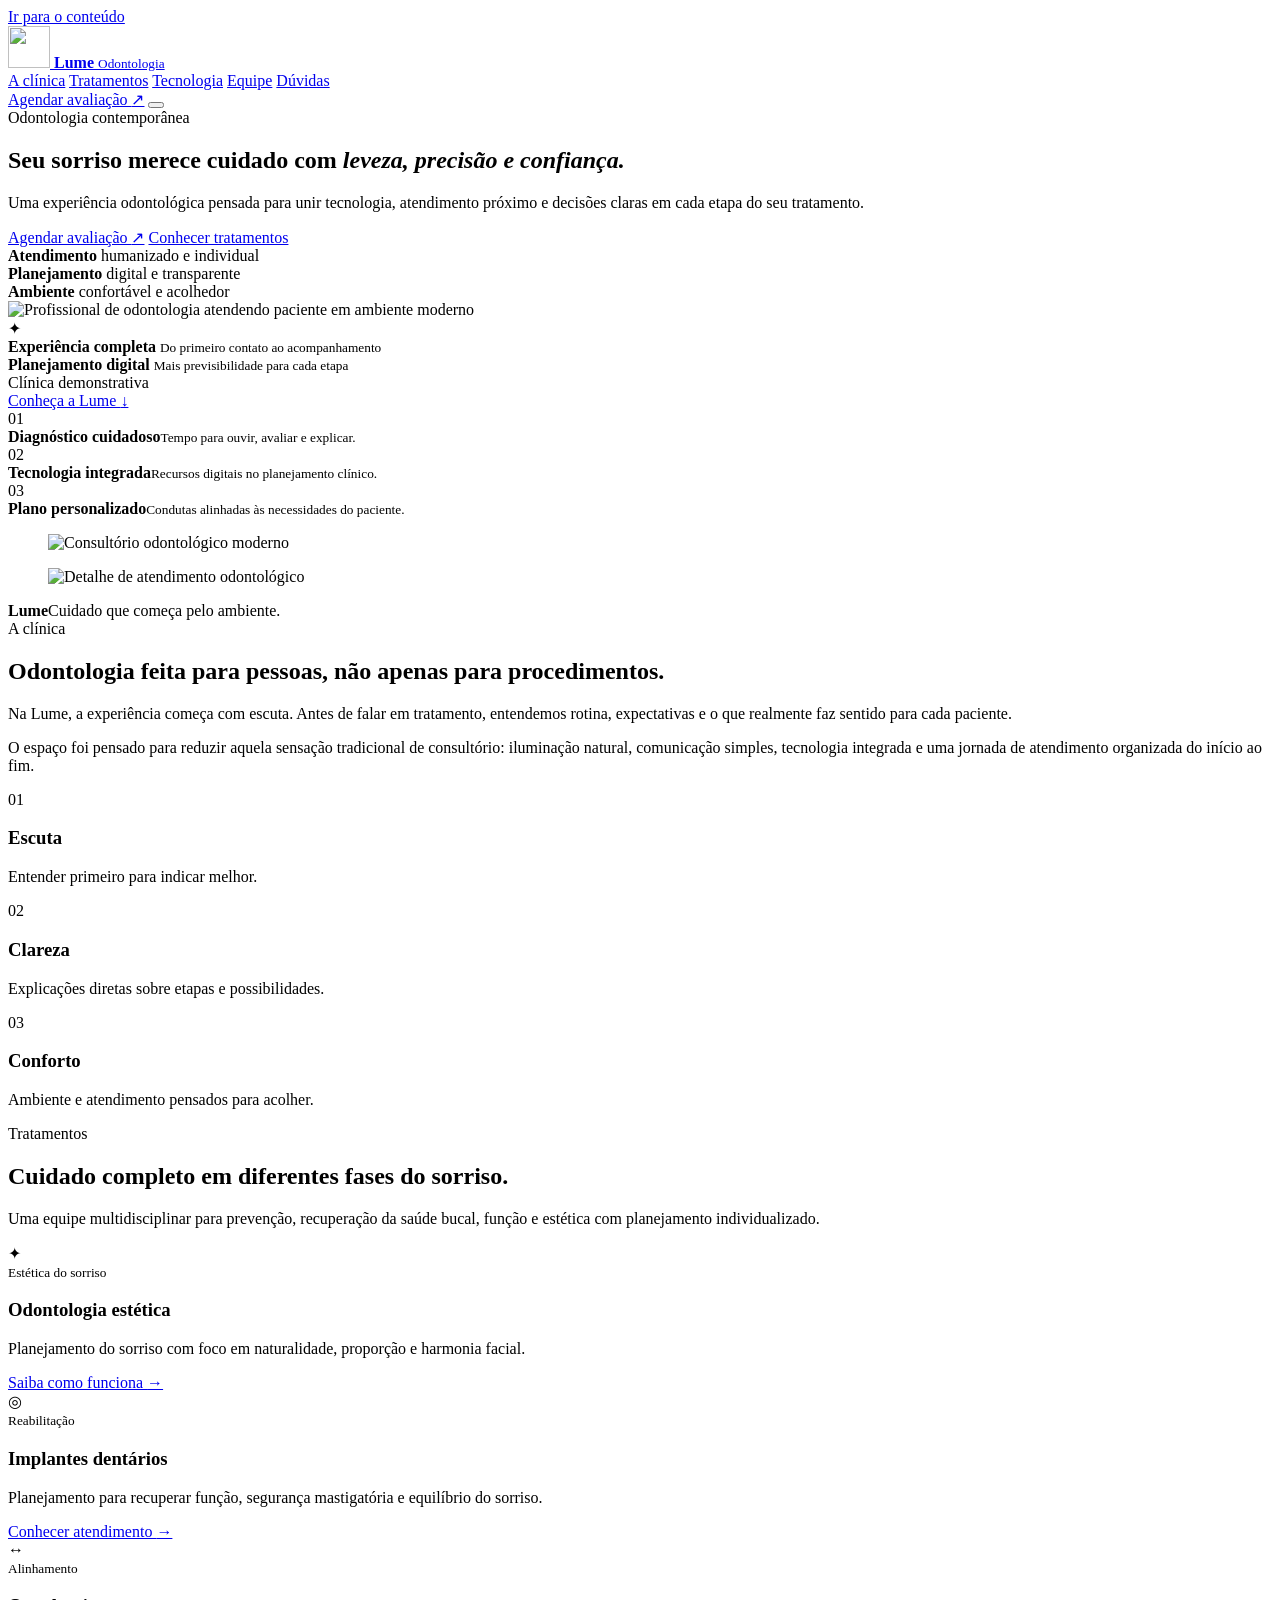
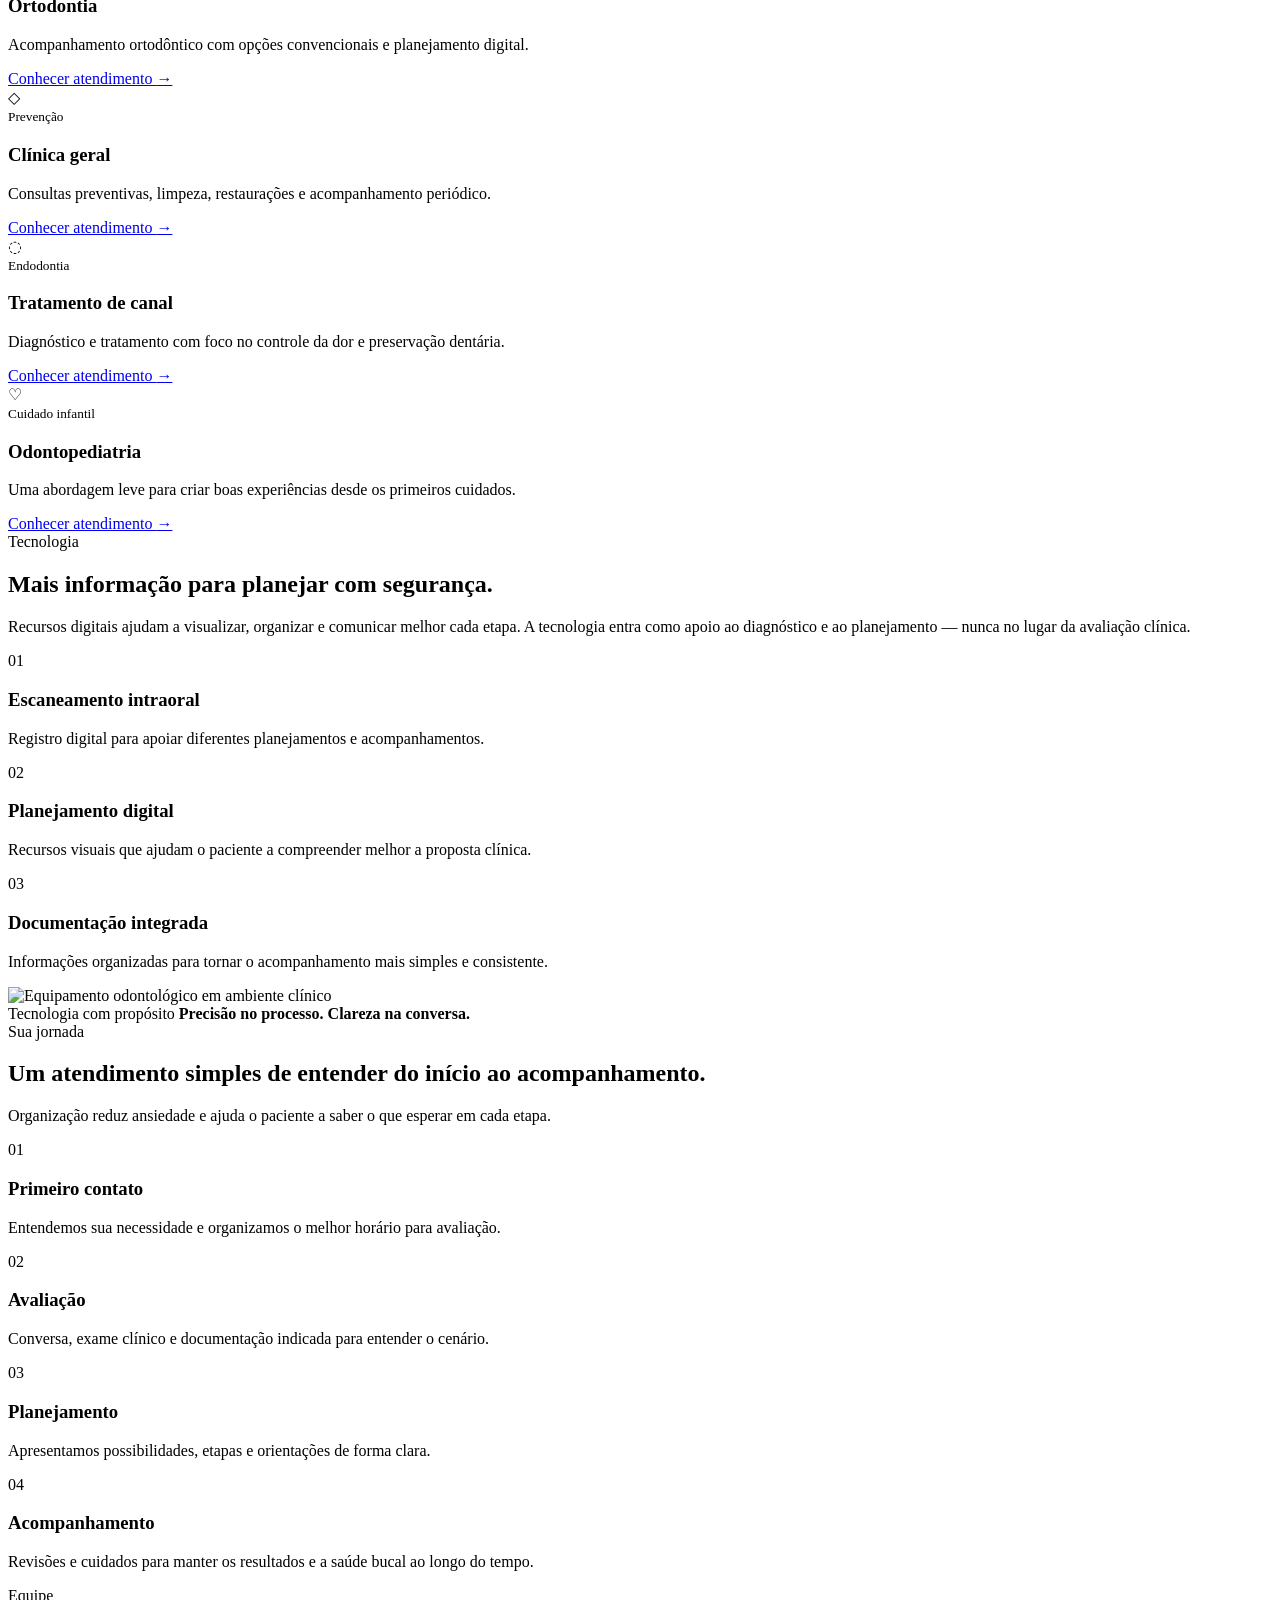
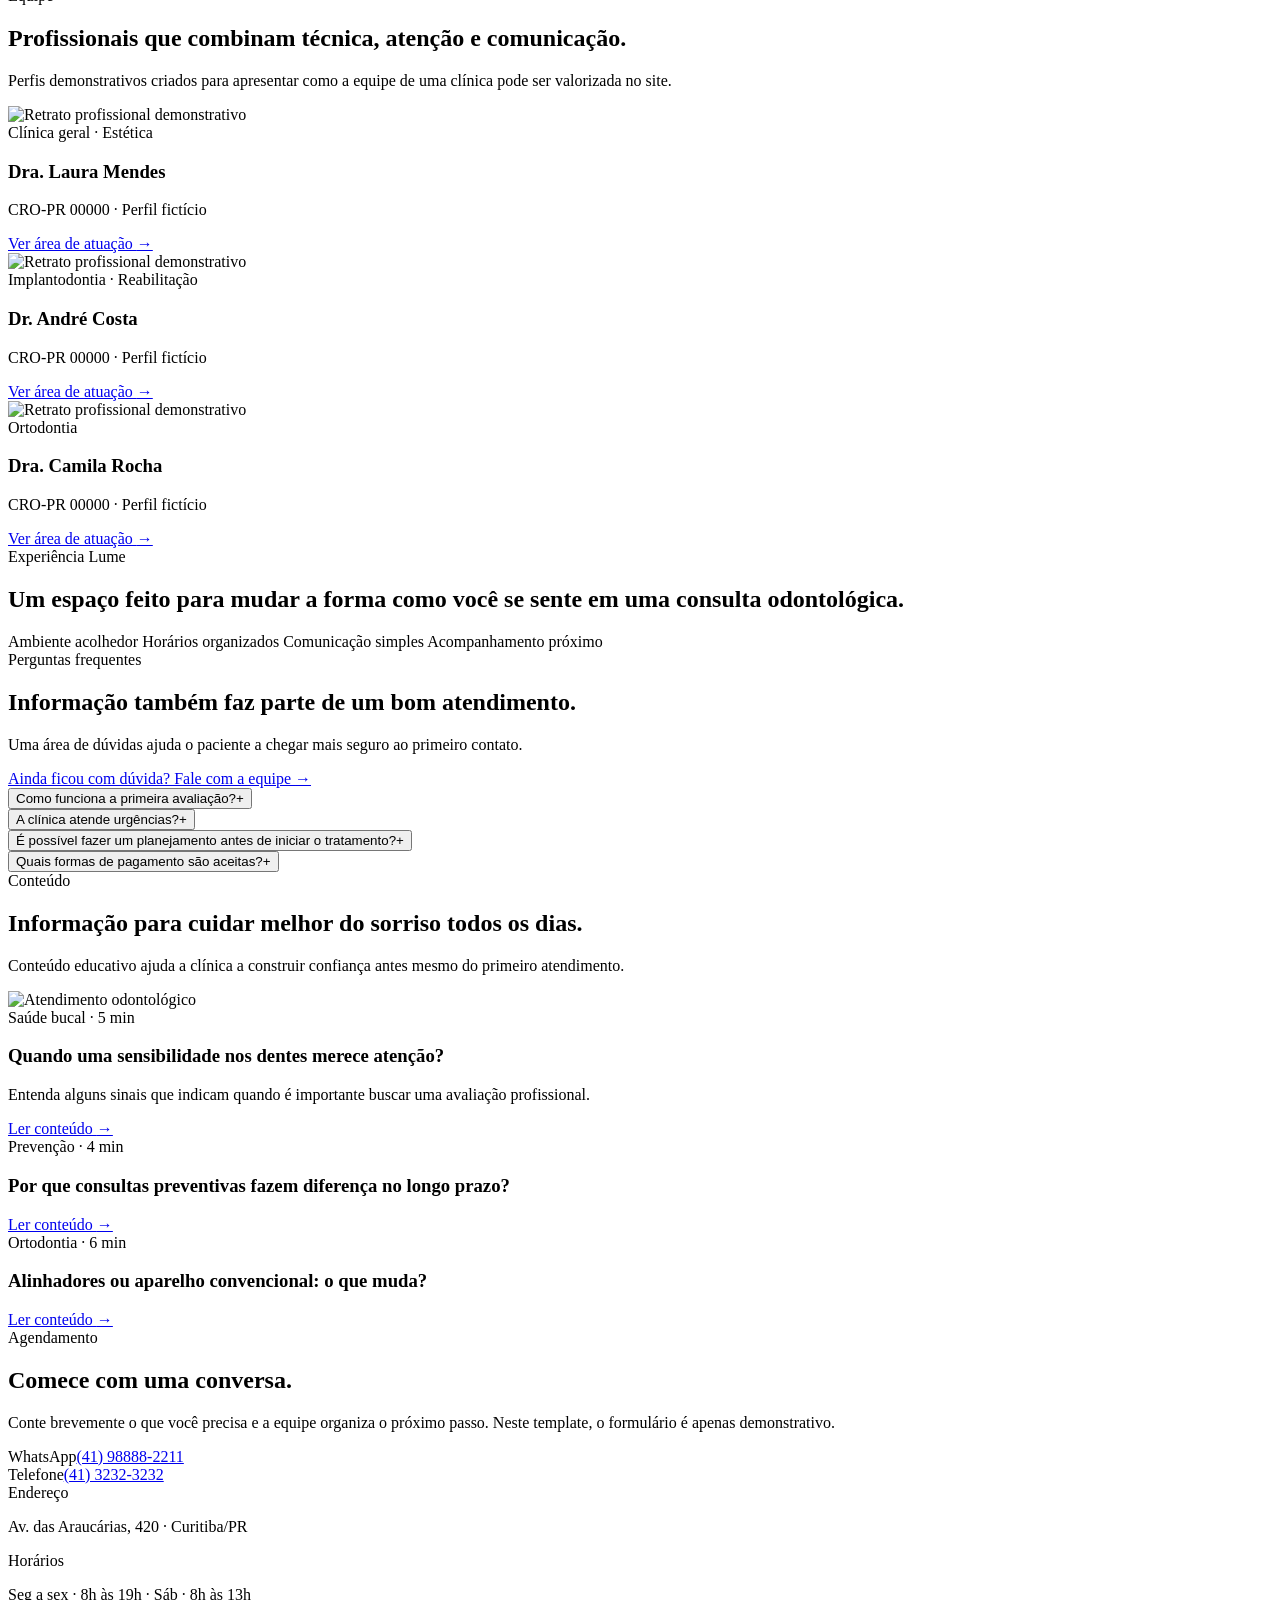
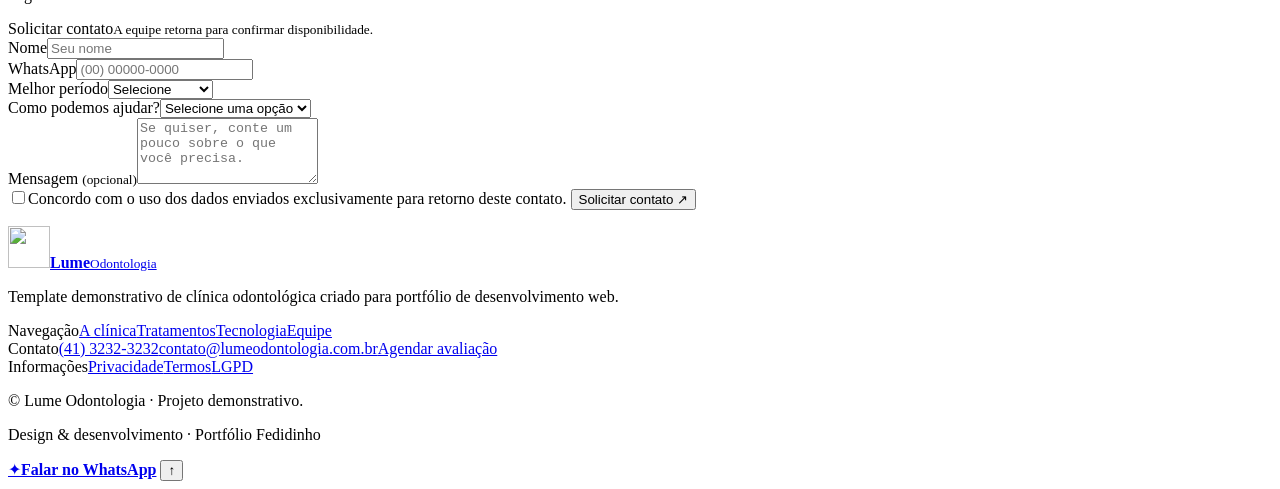
==== odontologia/index.html @ 9784d9ff "Cria template premium de odontologia" ====
<!DOCTYPE html>
<html lang="pt-BR">
<head>
  <meta charset="UTF-8">
  <meta name="viewport" content="width=device-width, initial-scale=1.0">
  <meta name="theme-color" content="#0e5f5a">
  <meta name="description" content="Lume Odontologia — template premium de clínica odontológica com atendimento humanizado, tecnologia e uma experiência digital moderna.">
  <meta name="robots" content="index,follow">
  <meta name="author" content="Fedidinho">
  <link rel="canonical" href="https://fedidinho.github.io/Extra/odontologia/">

  <meta property="og:type" content="website">
  <meta property="og:locale" content="pt_BR">
  <meta property="og:title" content="Lume Odontologia | Cuidado moderno para o seu sorriso">
  <meta property="og:description" content="Odontologia contemporânea, tecnologia e cuidado próximo em cada etapa do atendimento.">
  <meta property="og:image" content="https://images.unsplash.com/photo-1606811971618-4486d14f3f99?auto=format&fit=crop&w=1200&q=85">
  <meta property="og:url" content="https://fedidinho.github.io/Extra/odontologia/">

  <meta name="twitter:card" content="summary_large_image">
  <meta name="twitter:title" content="Lume Odontologia">
  <meta name="twitter:description" content="Odontologia contemporânea, tecnologia e cuidado próximo em cada etapa.">
  <meta name="twitter:image" content="https://images.unsplash.com/photo-1606811971618-4486d14f3f99?auto=format&fit=crop&w=1200&q=85">

  <title>Lume Odontologia | Clínica odontológica contemporânea</title>

  <link rel="icon" href="assets/favicon.svg" type="image/svg+xml">
  <link rel="manifest" href="manifest.webmanifest">
  <link rel="preconnect" href="https://fonts.googleapis.com">
  <link rel="preconnect" href="https://fonts.gstatic.com" crossorigin>
  <link rel="preconnect" href="https://images.unsplash.com">
  <link href="https://fonts.googleapis.com/css2?family=Manrope:wght@400;500;600;700;800&display=swap" rel="stylesheet">
  <link rel="stylesheet" href="style.css">

  <script type="application/ld+json">
  {
    "@context": "https://schema.org",
    "@type": "Dentist",
    "name": "Lume Odontologia",
    "description": "Clínica odontológica fictícia criada para demonstração de portfólio.",
    "url": "https://fedidinho.github.io/Extra/odontologia/",
    "telephone": "+55-41-98888-2211",
    "email": "contato@lumeodontologia.com.br",
    "address": {
      "@type": "PostalAddress",
      "streetAddress": "Av. das Araucárias, 420",
      "addressLocality": "Curitiba",
      "addressRegion": "PR",
      "postalCode": "80000-000",
      "addressCountry": "BR"
    },
    "areaServed": "BR"
  }
  </script>
</head>
<body>
  <a class="skip-link" href="#conteudo">Ir para o conteúdo</a>
  <div class="scroll-progress" aria-hidden="true"><span></span></div>

  <header class="site-header" id="inicio">
    <div class="container header-inner">
      <a class="brand" href="#inicio" aria-label="Lume Odontologia - início">
        <img src="assets/logo.svg" alt="" width="42" height="42">
        <span>
          <strong>Lume</strong>
          <small>Odontologia</small>
        </span>
      </a>

      <nav class="desktop-nav" aria-label="Navegação principal">
        <a href="#clinica">A clínica</a>
        <a href="#tratamentos">Tratamentos</a>
        <a href="#tecnologia">Tecnologia</a>
        <a href="#equipe">Equipe</a>
        <a href="#duvidas">Dúvidas</a>
      </nav>

      <a class="btn btn-primary desktop-cta" href="#agendamento">Agendar avaliação <span aria-hidden="true">↗</span></a>

      <button class="menu-toggle" type="button" aria-expanded="false" aria-controls="mobile-menu" aria-label="Abrir menu">
        <span></span><span></span><span></span>
      </button>
    </div>

    <div class="mobile-menu" id="mobile-menu" hidden>
      <a href="#clinica">A clínica</a>
      <a href="#tratamentos">Tratamentos</a>
      <a href="#tecnologia">Tecnologia</a>
      <a href="#equipe">Equipe</a>
      <a href="#duvidas">Dúvidas</a>
      <a class="btn btn-primary" href="#agendamento">Agendar avaliação</a>
    </div>
  </header>

  <main id="conteudo">
    <section class="hero" aria-labelledby="hero-title">
      <div class="hero-orb orb-one" aria-hidden="true"></div>
      <div class="hero-orb orb-two" aria-hidden="true"></div>

      <div class="container hero-grid">
        <div class="hero-copy reveal">
          <span class="eyebrow"><i></i> Odontologia contemporânea</span>
          <h1 id="hero-title">Seu sorriso merece cuidado com <em>leveza, precisão e confiança.</em></h1>
          <p>Uma experiência odontológica pensada para unir tecnologia, atendimento próximo e decisões claras em cada etapa do seu tratamento.</p>

          <div class="hero-actions">
            <a class="btn btn-primary" href="#agendamento">Agendar avaliação <span aria-hidden="true">↗</span></a>
            <a class="btn btn-secondary" href="#tratamentos">Conhecer tratamentos</a>
          </div>

          <div class="hero-trust">
            <div>
              <strong>Atendimento</strong>
              <span>humanizado e individual</span>
            </div>
            <div>
              <strong>Planejamento</strong>
              <span>digital e transparente</span>
            </div>
            <div>
              <strong>Ambiente</strong>
              <span>confortável e acolhedor</span>
            </div>
          </div>
        </div>

        <div class="hero-visual reveal">
          <div class="hero-image-wrap">
            <img src="https://images.unsplash.com/photo-1606811971618-4486d14f3f99?auto=format&fit=crop&w=1400&q=88" alt="Profissional de odontologia atendendo paciente em ambiente moderno">
          </div>

          <div class="floating-card card-rating">
            <span class="mini-icon">✦</span>
            <div>
              <strong>Experiência completa</strong>
              <small>Do primeiro contato ao acompanhamento</small>
            </div>
          </div>

          <div class="floating-card card-tech">
            <span class="pulse-dot"></span>
            <div>
              <strong>Planejamento digital</strong>
              <small>Mais previsibilidade para cada etapa</small>
            </div>
          </div>
        </div>
      </div>

      <div class="container hero-foot reveal">
        <span>Clínica demonstrativa</span>
        <div class="hero-line"></div>
        <a href="#clinica">Conheça a Lume <span>↓</span></a>
      </div>
    </section>

    <section class="trust-strip" aria-label="Diferenciais da clínica">
      <div class="container trust-grid">
        <article class="reveal">
          <span class="trust-number">01</span>
          <div><strong>Diagnóstico cuidadoso</strong><small>Tempo para ouvir, avaliar e explicar.</small></div>
        </article>
        <article class="reveal">
          <span class="trust-number">02</span>
          <div><strong>Tecnologia integrada</strong><small>Recursos digitais no planejamento clínico.</small></div>
        </article>
        <article class="reveal">
          <span class="trust-number">03</span>
          <div><strong>Plano personalizado</strong><small>Condutas alinhadas às necessidades do paciente.</small></div>
        </article>
      </div>
    </section>

    <section class="section clinic-section" id="clinica">
      <div class="container clinic-grid">
        <div class="clinic-gallery reveal">
          <figure class="clinic-main-photo">
            <img src="https://images.unsplash.com/photo-1629909613654-28e377c37b09?auto=format&fit=crop&w=1400&q=88" alt="Consultório odontológico moderno" loading="lazy">
          </figure>
          <figure class="clinic-detail-photo">
            <img src="https://images.unsplash.com/photo-1609840114035-3c981b782dfe?auto=format&fit=crop&w=900&q=85" alt="Detalhe de atendimento odontológico" loading="lazy">
          </figure>
          <div class="clinic-badge"><strong>Lume</strong><span>Cuidado que começa pelo ambiente.</span></div>
        </div>

        <div class="section-copy reveal">
          <span class="eyebrow dark"><i></i> A clínica</span>
          <h2>Odontologia feita para pessoas, não apenas para procedimentos.</h2>
          <p class="lead">Na Lume, a experiência começa com escuta. Antes de falar em tratamento, entendemos rotina, expectativas e o que realmente faz sentido para cada paciente.</p>
          <p>O espaço foi pensado para reduzir aquela sensação tradicional de consultório: iluminação natural, comunicação simples, tecnologia integrada e uma jornada de atendimento organizada do início ao fim.</p>

          <div class="clinic-values">
            <article><span>01</span><div><h3>Escuta</h3><p>Entender primeiro para indicar melhor.</p></div></article>
            <article><span>02</span><div><h3>Clareza</h3><p>Explicações diretas sobre etapas e possibilidades.</p></div></article>
            <article><span>03</span><div><h3>Conforto</h3><p>Ambiente e atendimento pensados para acolher.</p></div></article>
          </div>
        </div>
      </div>
    </section>

    <section class="section treatments-section" id="tratamentos">
      <div class="container">
        <div class="section-heading reveal">
          <div>
            <span class="eyebrow light"><i></i> Tratamentos</span>
            <h2>Cuidado completo em diferentes fases do sorriso.</h2>
          </div>
          <p>Uma equipe multidisciplinar para prevenção, recuperação da saúde bucal, função e estética com planejamento individualizado.</p>
        </div>

        <div class="treatment-grid">
          <article class="treatment-card featured-treatment reveal">
            <span class="treatment-icon">✦</span>
            <div>
              <small>Estética do sorriso</small>
              <h3>Odontologia estética</h3>
              <p>Planejamento do sorriso com foco em naturalidade, proporção e harmonia facial.</p>
              <a href="#agendamento">Saiba como funciona <span>→</span></a>
            </div>
          </article>

          <article class="treatment-card reveal">
            <span class="treatment-icon">◎</span>
            <div><small>Reabilitação</small><h3>Implantes dentários</h3><p>Planejamento para recuperar função, segurança mastigatória e equilíbrio do sorriso.</p><a href="#agendamento">Conhecer atendimento <span>→</span></a></div>
          </article>

          <article class="treatment-card reveal">
            <span class="treatment-icon">↔</span>
            <div><small>Alinhamento</small><h3>Ortodontia</h3><p>Acompanhamento ortodôntico com opções convencionais e planejamento digital.</p><a href="#agendamento">Conhecer atendimento <span>→</span></a></div>
          </article>

          <article class="treatment-card reveal">
            <span class="treatment-icon">◇</span>
            <div><small>Prevenção</small><h3>Clínica geral</h3><p>Consultas preventivas, limpeza, restaurações e acompanhamento periódico.</p><a href="#agendamento">Conhecer atendimento <span>→</span></a></div>
          </article>

          <article class="treatment-card reveal">
            <span class="treatment-icon">◌</span>
            <div><small>Endodontia</small><h3>Tratamento de canal</h3><p>Diagnóstico e tratamento com foco no controle da dor e preservação dentária.</p><a href="#agendamento">Conhecer atendimento <span>→</span></a></div>
          </article>

          <article class="treatment-card reveal">
            <span class="treatment-icon">♡</span>
            <div><small>Cuidado infantil</small><h3>Odontopediatria</h3><p>Uma abordagem leve para criar boas experiências desde os primeiros cuidados.</p><a href="#agendamento">Conhecer atendimento <span>→</span></a></div>
          </article>
        </div>
      </div>
    </section>

    <section class="section tech-section" id="tecnologia">
      <div class="container tech-grid">
        <div class="tech-copy reveal">
          <span class="eyebrow dark"><i></i> Tecnologia</span>
          <h2>Mais informação para planejar com segurança.</h2>
          <p>Recursos digitais ajudam a visualizar, organizar e comunicar melhor cada etapa. A tecnologia entra como apoio ao diagnóstico e ao planejamento — nunca no lugar da avaliação clínica.</p>

          <div class="tech-list">
            <article><span>01</span><div><h3>Escaneamento intraoral</h3><p>Registro digital para apoiar diferentes planejamentos e acompanhamentos.</p></div></article>
            <article><span>02</span><div><h3>Planejamento digital</h3><p>Recursos visuais que ajudam o paciente a compreender melhor a proposta clínica.</p></div></article>
            <article><span>03</span><div><h3>Documentação integrada</h3><p>Informações organizadas para tornar o acompanhamento mais simples e consistente.</p></div></article>
          </div>
        </div>

        <div class="tech-visual reveal">
          <img src="https://images.unsplash.com/photo-1588776814546-1ffcf47267a5?auto=format&fit=crop&w=1400&q=88" alt="Equipamento odontológico em ambiente clínico" loading="lazy">
          <div class="tech-panel">
            <span>Tecnologia com propósito</span>
            <strong>Precisão no processo. Clareza na conversa.</strong>
          </div>
        </div>
      </div>
    </section>

    <section class="section journey-section" id="jornada">
      <div class="container">
        <div class="section-heading dark-text reveal">
          <div><span class="eyebrow dark"><i></i> Sua jornada</span><h2>Um atendimento simples de entender do início ao acompanhamento.</h2></div>
          <p>Organização reduz ansiedade e ajuda o paciente a saber o que esperar em cada etapa.</p>
        </div>

        <div class="journey-grid">
          <article class="journey-card reveal"><span>01</span><div class="journey-dot"></div><h3>Primeiro contato</h3><p>Entendemos sua necessidade e organizamos o melhor horário para avaliação.</p></article>
          <article class="journey-card reveal"><span>02</span><div class="journey-dot"></div><h3>Avaliação</h3><p>Conversa, exame clínico e documentação indicada para entender o cenário.</p></article>
          <article class="journey-card reveal"><span>03</span><div class="journey-dot"></div><h3>Planejamento</h3><p>Apresentamos possibilidades, etapas e orientações de forma clara.</p></article>
          <article class="journey-card reveal"><span>04</span><div class="journey-dot"></div><h3>Acompanhamento</h3><p>Revisões e cuidados para manter os resultados e a saúde bucal ao longo do tempo.</p></article>
        </div>
      </div>
    </section>

    <section class="section team-section" id="equipe">
      <div class="container">
        <div class="section-heading dark-text reveal">
          <div><span class="eyebrow dark"><i></i> Equipe</span><h2>Profissionais que combinam técnica, atenção e comunicação.</h2></div>
          <p>Perfis demonstrativos criados para apresentar como a equipe de uma clínica pode ser valorizada no site.</p>
        </div>

        <div class="team-grid">
          <article class="team-card reveal">
            <div class="team-photo"><img src="https://images.unsplash.com/photo-1594824476967-48c8b964273f?auto=format&fit=crop&w=900&q=86" alt="Retrato profissional demonstrativo" loading="lazy"></div>
            <div class="team-info"><span>Clínica geral · Estética</span><h3>Dra. Laura Mendes</h3><p>CRO-PR 00000 · Perfil fictício</p><a href="#agendamento">Ver área de atuação <span>→</span></a></div>
          </article>
          <article class="team-card reveal">
            <div class="team-photo"><img src="https://images.unsplash.com/photo-1612349317150-e413f6a5b16d?auto=format&fit=crop&w=900&q=86" alt="Retrato profissional demonstrativo" loading="lazy"></div>
            <div class="team-info"><span>Implantodontia · Reabilitação</span><h3>Dr. André Costa</h3><p>CRO-PR 00000 · Perfil fictício</p><a href="#agendamento">Ver área de atuação <span>→</span></a></div>
          </article>
          <article class="team-card reveal">
            <div class="team-photo"><img src="https://images.unsplash.com/photo-1559839734-2b71ea197ec2?auto=format&fit=crop&w=900&q=86" alt="Retrato profissional demonstrativo" loading="lazy"></div>
            <div class="team-info"><span>Ortodontia</span><h3>Dra. Camila Rocha</h3><p>CRO-PR 00000 · Perfil fictício</p><a href="#agendamento">Ver área de atuação <span>→</span></a></div>
          </article>
        </div>
      </div>
    </section>

    <section class="experience-band">
      <div class="container experience-grid reveal">
        <div><span class="eyebrow light"><i></i> Experiência Lume</span><h2>Um espaço feito para mudar a forma como você se sente em uma consulta odontológica.</h2></div>
        <div class="experience-points">
          <span>Ambiente acolhedor</span>
          <span>Horários organizados</span>
          <span>Comunicação simples</span>
          <span>Acompanhamento próximo</span>
        </div>
      </div>
    </section>

    <section class="section faq-section" id="duvidas">
      <div class="container faq-grid">
        <div class="faq-intro reveal">
          <span class="eyebrow dark"><i></i> Perguntas frequentes</span>
          <h2>Informação também faz parte de um bom atendimento.</h2>
          <p>Uma área de dúvidas ajuda o paciente a chegar mais seguro ao primeiro contato.</p>
          <a class="text-link" href="#agendamento">Ainda ficou com dúvida? Fale com a equipe <span>→</span></a>
        </div>

        <div class="faq-list">
          <article class="faq-item reveal"><button type="button" aria-expanded="false"><span>Como funciona a primeira avaliação?</span><span class="faq-plus">+</span></button><div class="faq-answer" hidden><p>O primeiro atendimento é dedicado a entender a necessidade, histórico, realizar exame clínico e, quando necessário, indicar documentação complementar para o planejamento.</p></div></article>
          <article class="faq-item reveal"><button type="button" aria-expanded="false"><span>A clínica atende urgências?</span><span class="faq-plus">+</span></button><div class="faq-answer" hidden><p>A disponibilidade depende da agenda e da situação apresentada. O ideal é entrar em contato para que a equipe possa orientar o melhor encaminhamento.</p></div></article>
          <article class="faq-item reveal"><button type="button" aria-expanded="false"><span>É possível fazer um planejamento antes de iniciar o tratamento?</span><span class="faq-plus">+</span></button><div class="faq-answer" hidden><p>Sim. Após a avaliação e documentação necessária, o profissional apresenta as possibilidades e organiza as etapas indicadas para o caso.</p></div></article>
          <article class="faq-item reveal"><button type="button" aria-expanded="false"><span>Quais formas de pagamento são aceitas?</span><span class="faq-plus">+</span></button><div class="faq-answer" hidden><p>Em uma implementação real, esta área pode informar as formas de pagamento e condições oferecidas pela clínica de maneira objetiva e atualizada.</p></div></article>
        </div>
      </div>
    </section>

    <section class="section content-section" id="conteudos">
      <div class="container">
        <div class="section-heading dark-text reveal">
          <div><span class="eyebrow dark"><i></i> Conteúdo</span><h2>Informação para cuidar melhor do sorriso todos os dias.</h2></div>
          <p>Conteúdo educativo ajuda a clínica a construir confiança antes mesmo do primeiro atendimento.</p>
        </div>

        <div class="content-grid">
          <article class="content-card large reveal">
            <div class="content-image"><img src="https://images.unsplash.com/photo-1606811841689-23dfddce3e95?auto=format&fit=crop&w=1200&q=86" alt="Atendimento odontológico" loading="lazy"></div>
            <div class="content-copy"><span>Saúde bucal · 5 min</span><h3>Quando uma sensibilidade nos dentes merece atenção?</h3><p>Entenda alguns sinais que indicam quando é importante buscar uma avaliação profissional.</p><a href="#agendamento">Ler conteúdo <span>→</span></a></div>
          </article>
          <article class="content-card reveal"><div class="content-copy"><span>Prevenção · 4 min</span><h3>Por que consultas preventivas fazem diferença no longo prazo?</h3><a href="#agendamento">Ler conteúdo <span>→</span></a></div></article>
          <article class="content-card reveal"><div class="content-copy"><span>Ortodontia · 6 min</span><h3>Alinhadores ou aparelho convencional: o que muda?</h3><a href="#agendamento">Ler conteúdo <span>→</span></a></div></article>
        </div>
      </div>
    </section>

    <section class="booking-section" id="agendamento">
      <div class="container booking-grid">
        <div class="booking-copy reveal">
          <span class="eyebrow light"><i></i> Agendamento</span>
          <h2>Comece com uma conversa.</h2>
          <p>Conte brevemente o que você precisa e a equipe organiza o próximo passo. Neste template, o formulário é apenas demonstrativo.</p>

          <div class="contact-list">
            <div><span>WhatsApp</span><a href="https://wa.me/5541988882211" target="_blank" rel="noopener noreferrer">(41) 98888-2211</a></div>
            <div><span>Telefone</span><a href="tel:+554132323232">(41) 3232-3232</a></div>
            <div><span>Endereço</span><p>Av. das Araucárias, 420 · Curitiba/PR</p></div>
            <div><span>Horários</span><p>Seg a sex · 8h às 19h · Sáb · 8h às 13h</p></div>
          </div>
        </div>

        <form class="booking-form reveal" id="booking-form" novalidate>
          <div class="form-head"><span>Solicitar contato</span><small>A equipe retorna para confirmar disponibilidade.</small></div>
          <div class="form-row"><label for="nome">Nome</label><input id="nome" name="nome" type="text" autocomplete="name" required placeholder="Seu nome"></div>
          <div class="form-row two-cols"><div><label for="telefone">WhatsApp</label><input id="telefone" name="telefone" type="tel" autocomplete="tel" required placeholder="(00) 00000-0000"></div><div><label for="periodo">Melhor período</label><select id="periodo" name="periodo" required><option value="">Selecione</option><option>Manhã</option><option>Tarde</option><option>Início da noite</option></select></div></div>
          <div class="form-row"><label for="interesse">Como podemos ajudar?</label><select id="interesse" name="interesse" required><option value="">Selecione uma opção</option><option>Avaliação geral</option><option>Estética do sorriso</option><option>Implantes</option><option>Ortodontia</option><option>Odontopediatria</option><option>Outro assunto</option></select></div>
          <div class="form-row"><label for="mensagem">Mensagem <small>(opcional)</small></label><textarea id="mensagem" name="mensagem" rows="4" placeholder="Se quiser, conte um pouco sobre o que você precisa."></textarea></div>
          <label class="check-row"><input type="checkbox" required><span>Concordo com o uso dos dados enviados exclusivamente para retorno deste contato.</span></label>
          <button class="btn btn-white btn-block" type="submit">Solicitar contato <span aria-hidden="true">↗</span></button>
          <p class="form-status" id="form-status" role="status" aria-live="polite"></p>
        </form>
      </div>
    </section>
  </main>

  <footer class="site-footer">
    <div class="container footer-main">
      <div class="footer-brand">
        <a class="brand footer-logo" href="#inicio"><img src="assets/logo.svg" alt="" width="42" height="42"><span><strong>Lume</strong><small>Odontologia</small></span></a>
        <p>Template demonstrativo de clínica odontológica criado para portfólio de desenvolvimento web.</p>
      </div>

      <div class="footer-links">
        <div><span>Navegação</span><a href="#clinica">A clínica</a><a href="#tratamentos">Tratamentos</a><a href="#tecnologia">Tecnologia</a><a href="#equipe">Equipe</a></div>
        <div><span>Contato</span><a href="tel:+554132323232">(41) 3232-3232</a><a href="mailto:contato@lumeodontologia.com.br">contato@lumeodontologia.com.br</a><a href="#agendamento">Agendar avaliação</a></div>
        <div><span>Informações</span><a href="#" aria-label="Política de privacidade demonstrativa">Privacidade</a><a href="#" aria-label="Termos de uso demonstrativos">Termos</a><a href="#" aria-label="Informações LGPD demonstrativas">LGPD</a></div>
      </div>
    </div>

    <div class="container footer-bottom"><p>© <span id="current-year"></span> Lume Odontologia · Projeto demonstrativo.</p><p>Design & desenvolvimento · Portfólio Fedidinho</p></div>
  </footer>

  <a class="floating-whatsapp" href="https://wa.me/5541988882211?text=Ol%C3%A1%21%20Gostaria%20de%20agendar%20uma%20avalia%C3%A7%C3%A3o." target="_blank" rel="noopener noreferrer" aria-label="Falar com a clínica pelo WhatsApp"><span>✦</span><strong>Falar no WhatsApp</strong></a>
  <button class="back-to-top" type="button" aria-label="Voltar ao topo">↑</button>

  <script src="script.js" defer></script>
</body>
</html>
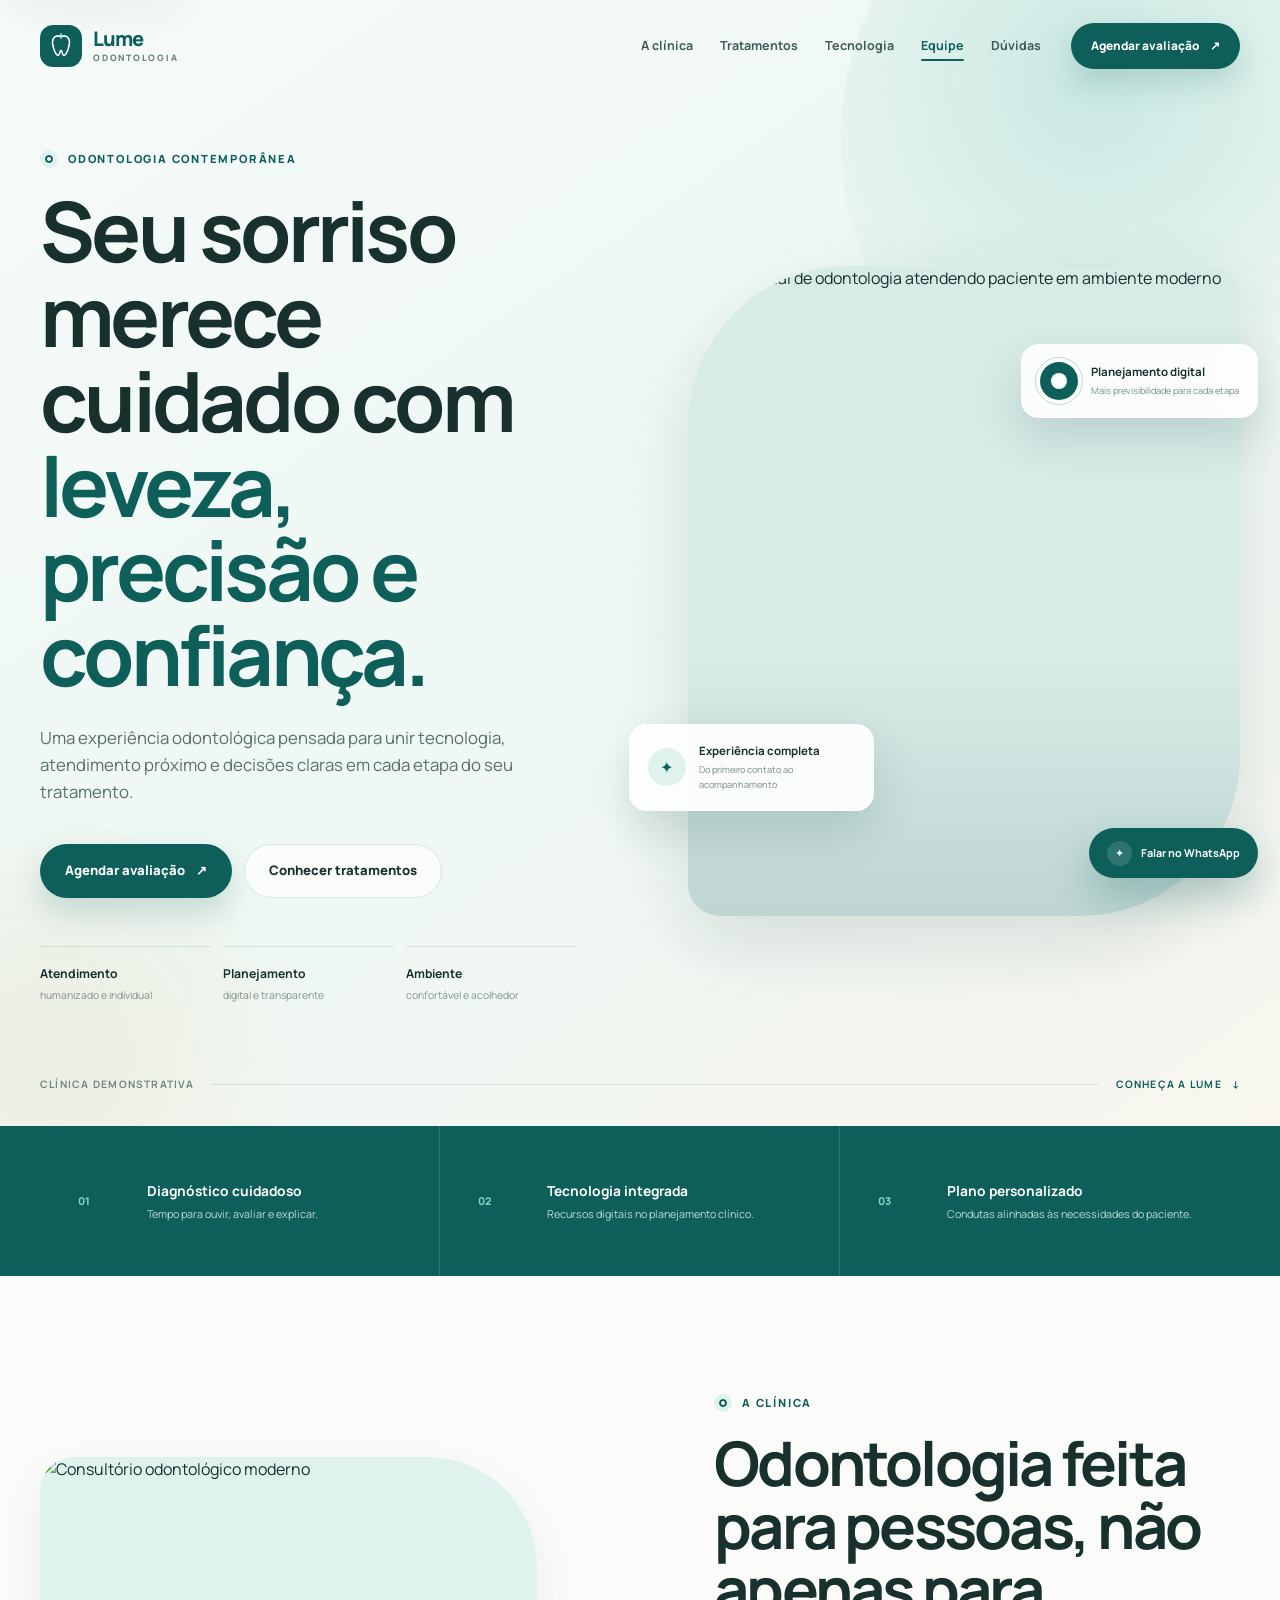
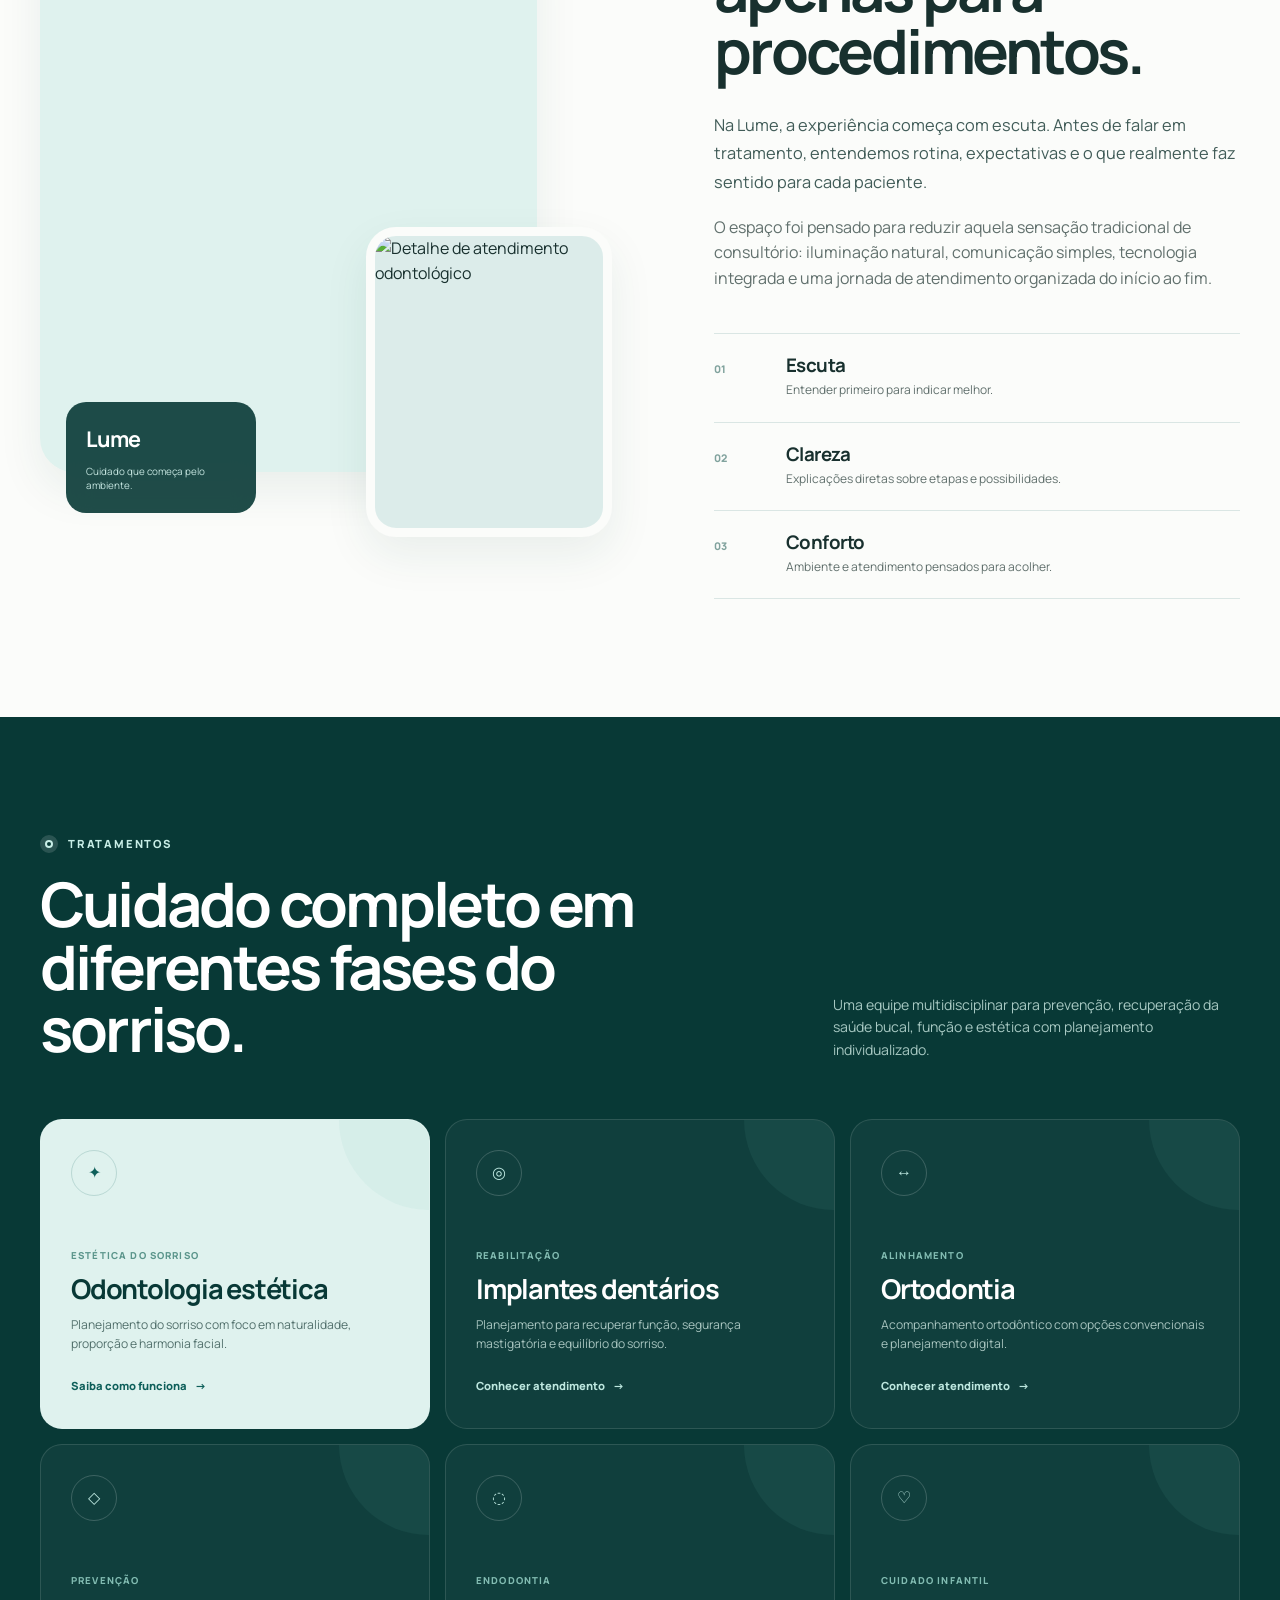
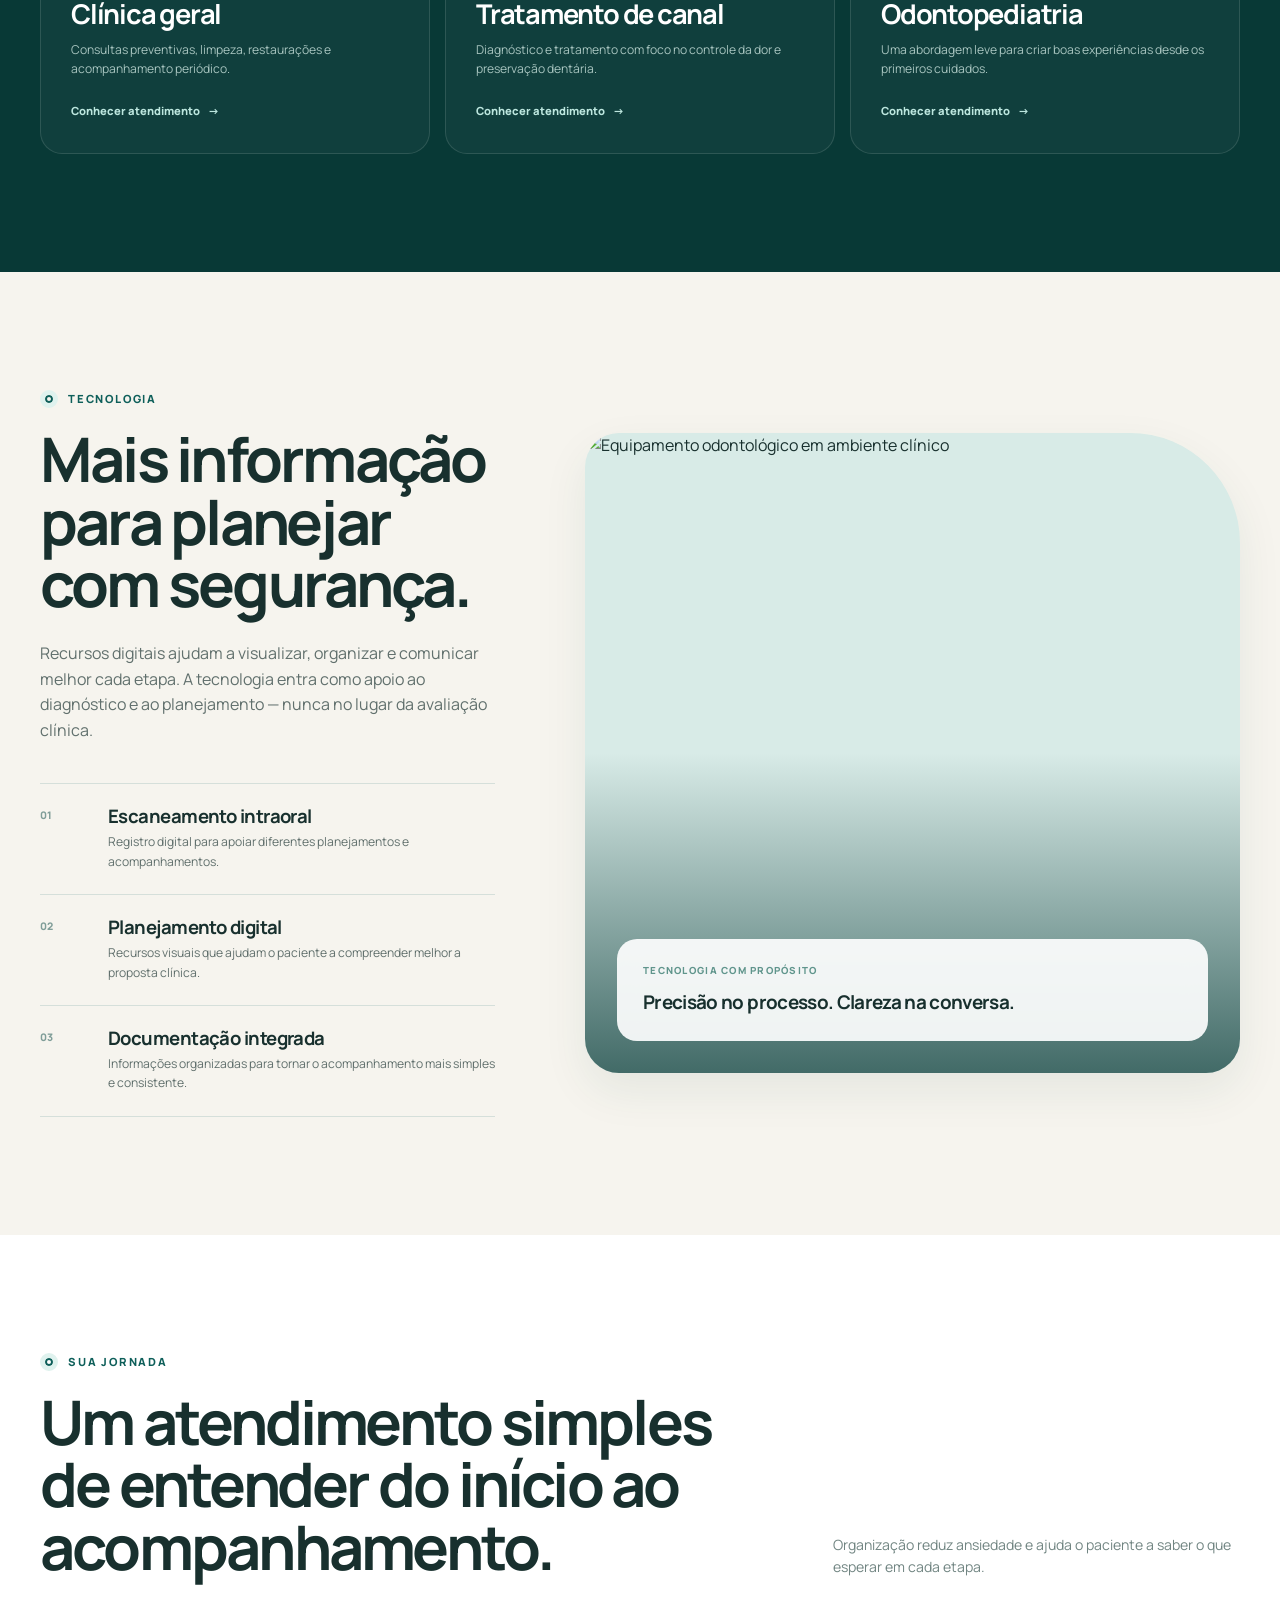
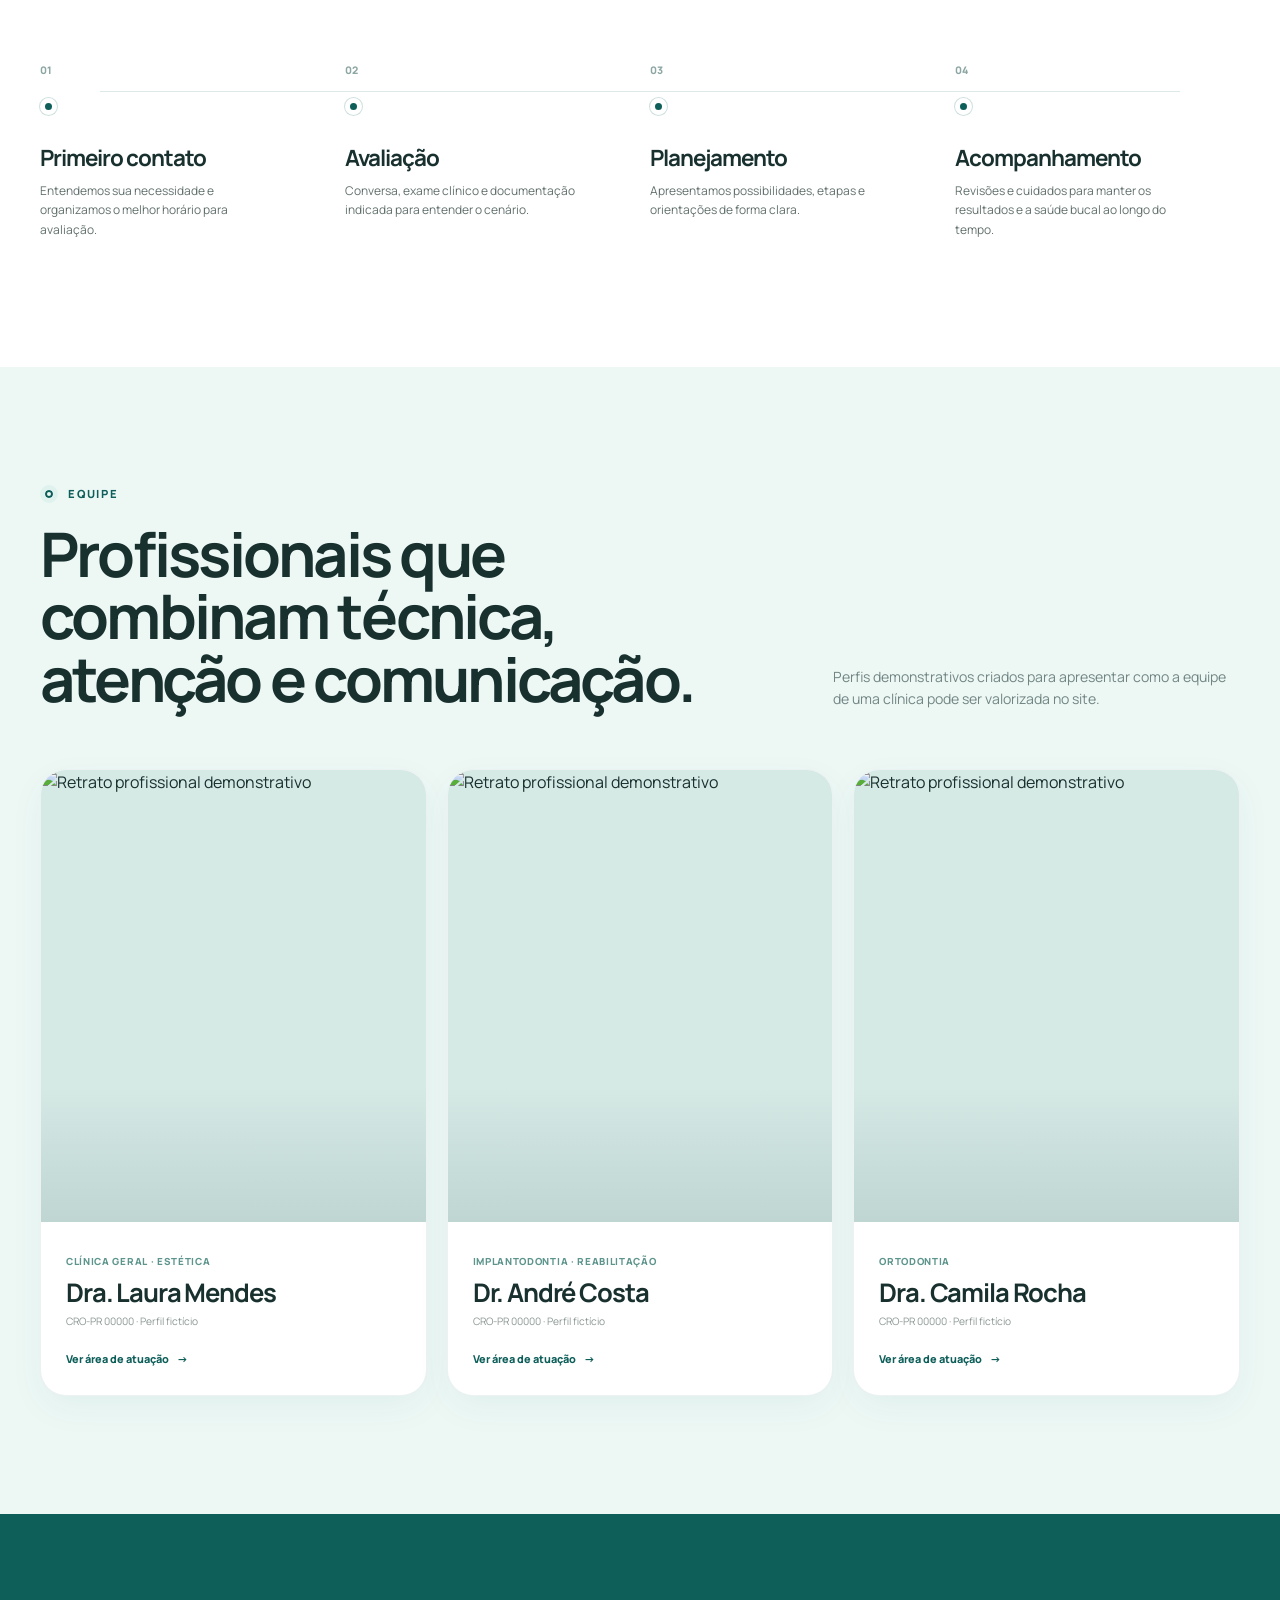
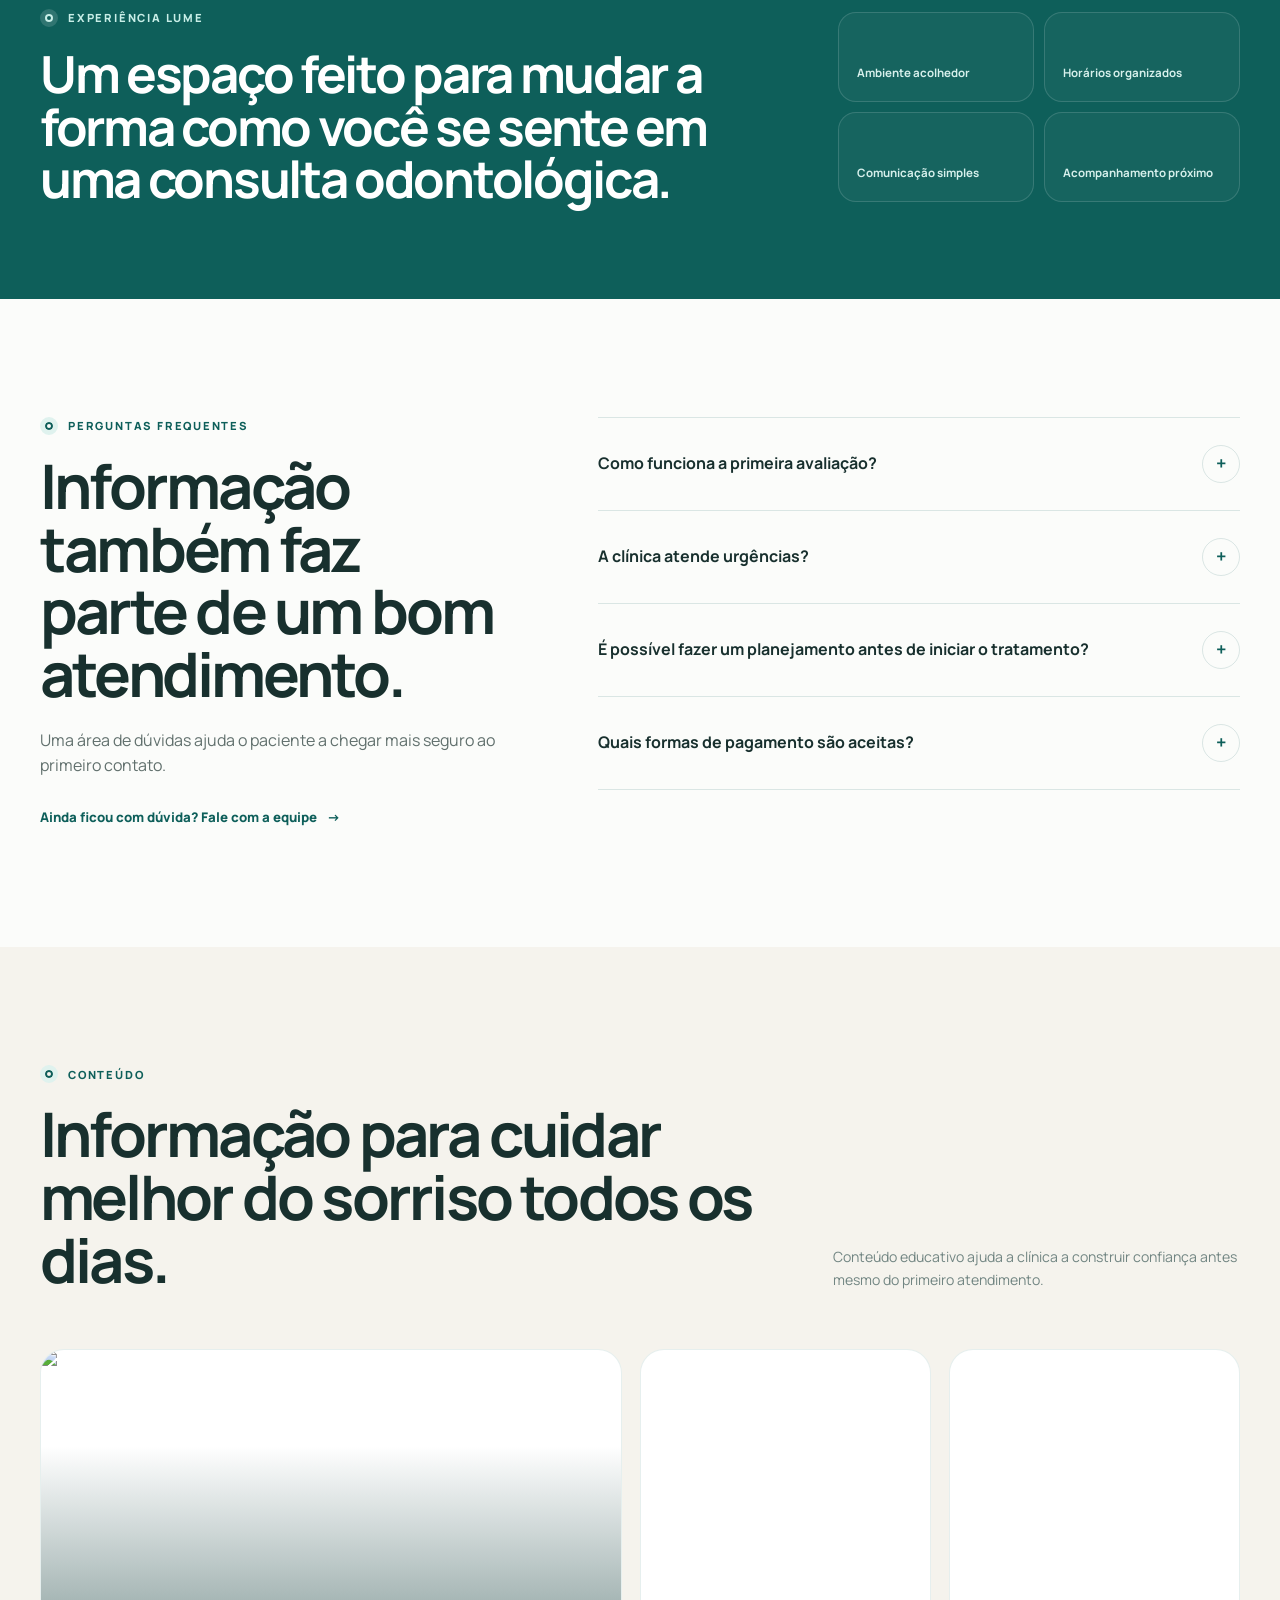
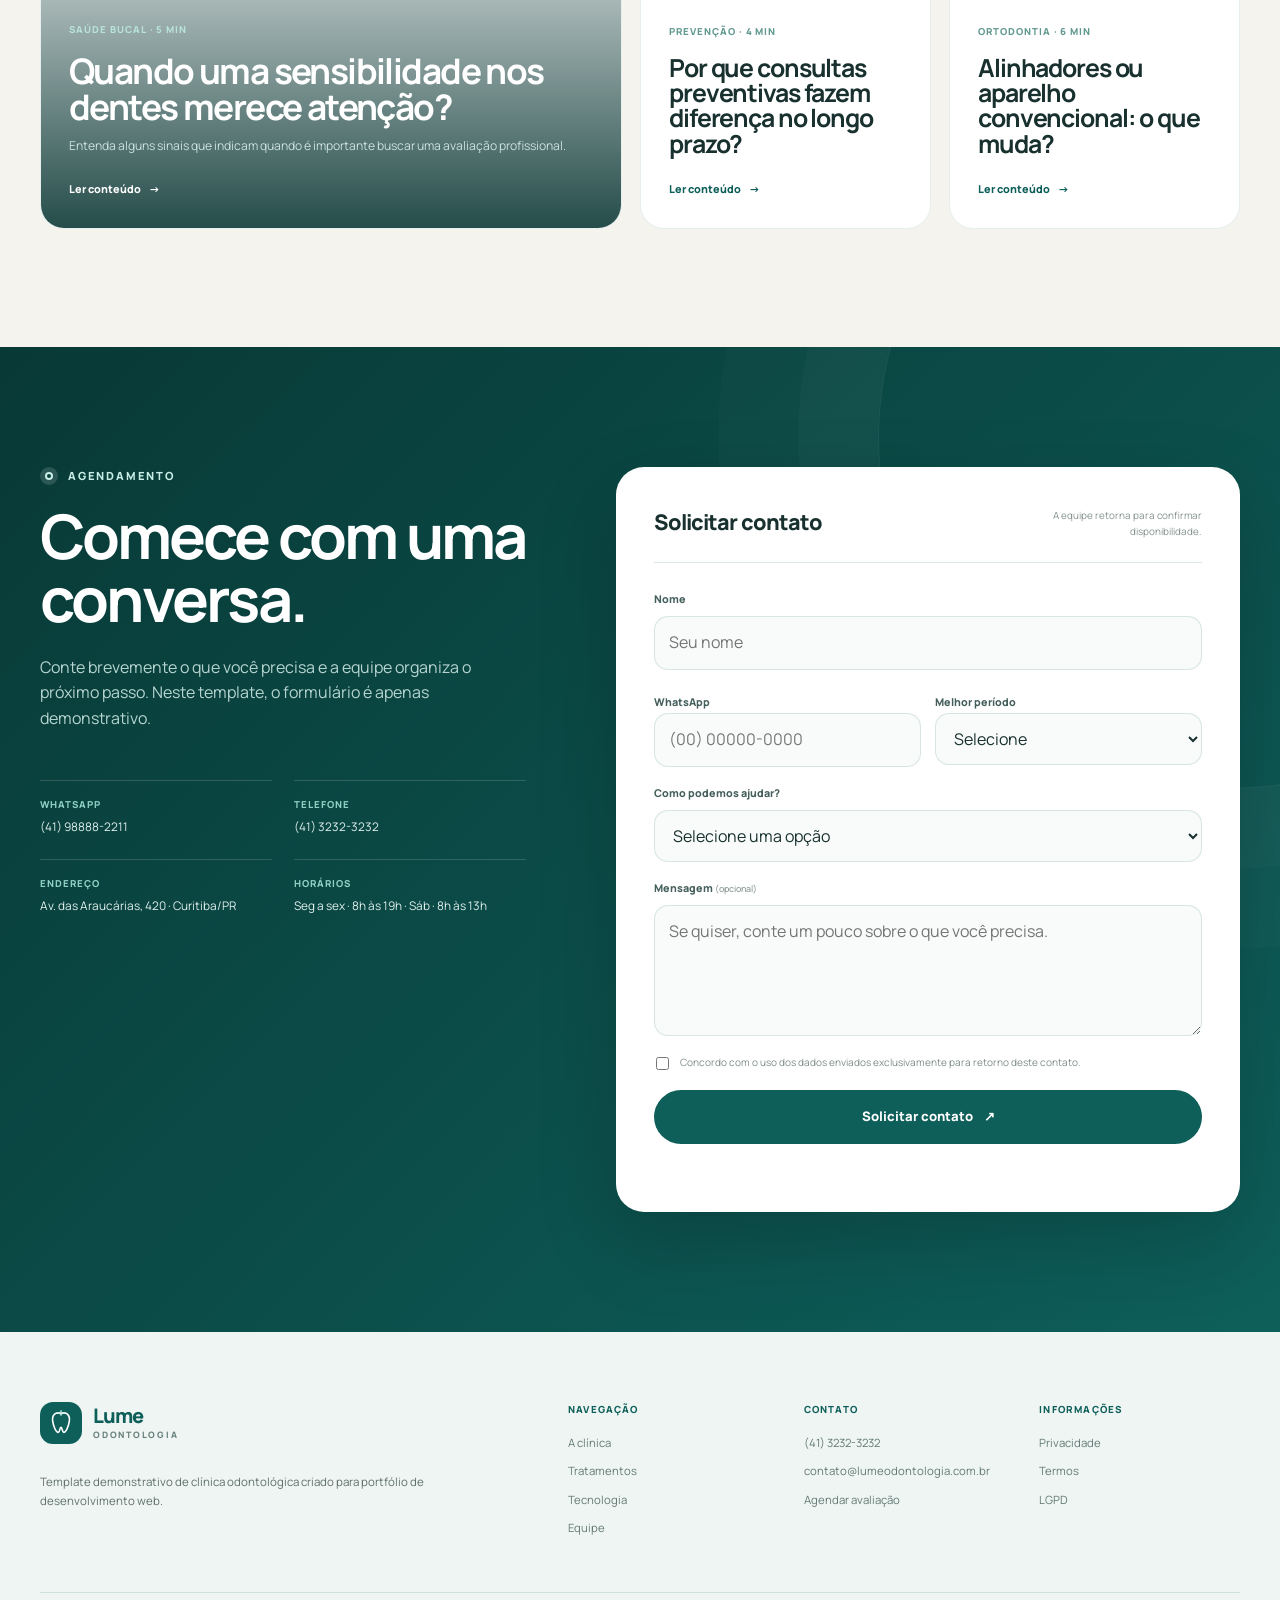
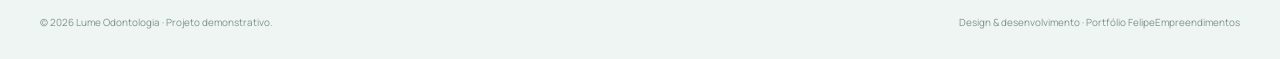
==== commit 4a56839f: "Atualiza URLs e autoria da odontologia" ====
--- a/odontologia/index.html
+++ b/odontologia/index.html
@@ -6,15 +6,15 @@
   <meta name="theme-color" content="#0e5f5a">
   <meta name="description" content="Lume Odontologia — template premium de clínica odontológica com atendimento humanizado, tecnologia e uma experiência digital moderna.">
   <meta name="robots" content="index,follow">
-  <meta name="author" content="Fedidinho">
-  <link rel="canonical" href="https://fedidinho.github.io/Extra/odontologia/">
+  <meta name="author" content="FelipeEmpreendimentos">
+  <link rel="canonical" href="https://felipeempreendimentos.github.io/Extra/odontologia/">
 
   <meta property="og:type" content="website">
   <meta property="og:locale" content="pt_BR">
   <meta property="og:title" content="Lume Odontologia | Cuidado moderno para o seu sorriso">
   <meta property="og:description" content="Odontologia contemporânea, tecnologia e cuidado próximo em cada etapa do atendimento.">
   <meta property="og:image" content="https://images.unsplash.com/photo-1606811971618-4486d14f3f99?auto=format&fit=crop&w=1200&q=85">
-  <meta property="og:url" content="https://fedidinho.github.io/Extra/odontologia/">
+  <meta property="og:url" content="https://felipeempreendimentos.github.io/Extra/odontologia/">
 
   <meta name="twitter:card" content="summary_large_image">
   <meta name="twitter:title" content="Lume Odontologia">
@@ -37,7 +37,7 @@
     "@type": "Dentist",
     "name": "Lume Odontologia",
     "description": "Clínica odontológica fictícia criada para demonstração de portfólio.",
-    "url": "https://fedidinho.github.io/Extra/odontologia/",
+    "url": "https://felipeempreendimentos.github.io/Extra/odontologia/",
     "telephone": "+55-41-98888-2211",
     "email": "contato@lumeodontologia.com.br",
     "address": {
@@ -60,353 +60,64 @@
     <div class="container header-inner">
       <a class="brand" href="#inicio" aria-label="Lume Odontologia - início">
         <img src="assets/logo.svg" alt="" width="42" height="42">
-        <span>
-          <strong>Lume</strong>
-          <small>Odontologia</small>
-        </span>
+        <span><strong>Lume</strong><small>Odontologia</small></span>
       </a>
-
       <nav class="desktop-nav" aria-label="Navegação principal">
-        <a href="#clinica">A clínica</a>
-        <a href="#tratamentos">Tratamentos</a>
-        <a href="#tecnologia">Tecnologia</a>
-        <a href="#equipe">Equipe</a>
-        <a href="#duvidas">Dúvidas</a>
+        <a href="#clinica">A clínica</a><a href="#tratamentos">Tratamentos</a><a href="#tecnologia">Tecnologia</a><a href="#equipe">Equipe</a><a href="#duvidas">Dúvidas</a>
       </nav>
-
       <a class="btn btn-primary desktop-cta" href="#agendamento">Agendar avaliação <span aria-hidden="true">↗</span></a>
-
-      <button class="menu-toggle" type="button" aria-expanded="false" aria-controls="mobile-menu" aria-label="Abrir menu">
-        <span></span><span></span><span></span>
-      </button>
+      <button class="menu-toggle" type="button" aria-expanded="false" aria-controls="mobile-menu" aria-label="Abrir menu"><span></span><span></span><span></span></button>
     </div>
-
     <div class="mobile-menu" id="mobile-menu" hidden>
-      <a href="#clinica">A clínica</a>
-      <a href="#tratamentos">Tratamentos</a>
-      <a href="#tecnologia">Tecnologia</a>
-      <a href="#equipe">Equipe</a>
-      <a href="#duvidas">Dúvidas</a>
-      <a class="btn btn-primary" href="#agendamento">Agendar avaliação</a>
+      <a href="#clinica">A clínica</a><a href="#tratamentos">Tratamentos</a><a href="#tecnologia">Tecnologia</a><a href="#equipe">Equipe</a><a href="#duvidas">Dúvidas</a><a class="btn btn-primary" href="#agendamento">Agendar avaliação</a>
     </div>
   </header>
 
   <main id="conteudo">
     <section class="hero" aria-labelledby="hero-title">
-      <div class="hero-orb orb-one" aria-hidden="true"></div>
-      <div class="hero-orb orb-two" aria-hidden="true"></div>
-
+      <div class="hero-orb orb-one" aria-hidden="true"></div><div class="hero-orb orb-two" aria-hidden="true"></div>
       <div class="container hero-grid">
         <div class="hero-copy reveal">
           <span class="eyebrow"><i></i> Odontologia contemporânea</span>
           <h1 id="hero-title">Seu sorriso merece cuidado com <em>leveza, precisão e confiança.</em></h1>
           <p>Uma experiência odontológica pensada para unir tecnologia, atendimento próximo e decisões claras em cada etapa do seu tratamento.</p>
-
-          <div class="hero-actions">
-            <a class="btn btn-primary" href="#agendamento">Agendar avaliação <span aria-hidden="true">↗</span></a>
-            <a class="btn btn-secondary" href="#tratamentos">Conhecer tratamentos</a>
-          </div>
-
-          <div class="hero-trust">
-            <div>
-              <strong>Atendimento</strong>
-              <span>humanizado e individual</span>
-            </div>
-            <div>
-              <strong>Planejamento</strong>
-              <span>digital e transparente</span>
-            </div>
-            <div>
-              <strong>Ambiente</strong>
-              <span>confortável e acolhedor</span>
-            </div>
-          </div>
+          <div class="hero-actions"><a class="btn btn-primary" href="#agendamento">Agendar avaliação <span aria-hidden="true">↗</span></a><a class="btn btn-secondary" href="#tratamentos">Conhecer tratamentos</a></div>
+          <div class="hero-trust"><div><strong>Atendimento</strong><span>humanizado e individual</span></div><div><strong>Planejamento</strong><span>digital e transparente</span></div><div><strong>Ambiente</strong><span>confortável e acolhedor</span></div></div>
         </div>
-
         <div class="hero-visual reveal">
-          <div class="hero-image-wrap">
-            <img src="https://images.unsplash.com/photo-1606811971618-4486d14f3f99?auto=format&fit=crop&w=1400&q=88" alt="Profissional de odontologia atendendo paciente em ambiente moderno">
-          </div>
-
-          <div class="floating-card card-rating">
-            <span class="mini-icon">✦</span>
-            <div>
-              <strong>Experiência completa</strong>
-              <small>Do primeiro contato ao acompanhamento</small>
-            </div>
-          </div>
-
-          <div class="floating-card card-tech">
-            <span class="pulse-dot"></span>
-            <div>
-              <strong>Planejamento digital</strong>
-              <small>Mais previsibilidade para cada etapa</small>
-            </div>
-          </div>
+          <div class="hero-image-wrap"><img src="https://images.unsplash.com/photo-1606811971618-4486d14f3f99?auto=format&fit=crop&w=1400&q=88" alt="Profissional de odontologia atendendo paciente em ambiente moderno"></div>
+          <div class="floating-card card-rating"><span class="mini-icon">✦</span><div><strong>Experiência completa</strong><small>Do primeiro contato ao acompanhamento</small></div></div>
+          <div class="floating-card card-tech"><span class="pulse-dot"></span><div><strong>Planejamento digital</strong><small>Mais previsibilidade para cada etapa</small></div></div>
         </div>
       </div>
-
-      <div class="container hero-foot reveal">
-        <span>Clínica demonstrativa</span>
-        <div class="hero-line"></div>
-        <a href="#clinica">Conheça a Lume <span>↓</span></a>
-      </div>
+      <div class="container hero-foot reveal"><span>Clínica demonstrativa</span><div class="hero-line"></div><a href="#clinica">Conheça a Lume <span>↓</span></a></div>
     </section>
 
-    <section class="trust-strip" aria-label="Diferenciais da clínica">
-      <div class="container trust-grid">
-        <article class="reveal">
-          <span class="trust-number">01</span>
-          <div><strong>Diagnóstico cuidadoso</strong><small>Tempo para ouvir, avaliar e explicar.</small></div>
-        </article>
-        <article class="reveal">
-          <span class="trust-number">02</span>
-          <div><strong>Tecnologia integrada</strong><small>Recursos digitais no planejamento clínico.</small></div>
-        </article>
-        <article class="reveal">
-          <span class="trust-number">03</span>
-          <div><strong>Plano personalizado</strong><small>Condutas alinhadas às necessidades do paciente.</small></div>
-        </article>
-      </div>
-    </section>
+    <section class="trust-strip" aria-label="Diferenciais da clínica"><div class="container trust-grid"><article class="reveal"><span class="trust-number">01</span><div><strong>Diagnóstico cuidadoso</strong><small>Tempo para ouvir, avaliar e explicar.</small></div></article><article class="reveal"><span class="trust-number">02</span><div><strong>Tecnologia integrada</strong><small>Recursos digitais no planejamento clínico.</small></div></article><article class="reveal"><span class="trust-number">03</span><div><strong>Plano personalizado</strong><small>Condutas alinhadas às necessidades do paciente.</small></div></article></div></section>
 
-    <section class="section clinic-section" id="clinica">
-      <div class="container clinic-grid">
-        <div class="clinic-gallery reveal">
-          <figure class="clinic-main-photo">
-            <img src="https://images.unsplash.com/photo-1629909613654-28e377c37b09?auto=format&fit=crop&w=1400&q=88" alt="Consultório odontológico moderno" loading="lazy">
-          </figure>
-          <figure class="clinic-detail-photo">
-            <img src="https://images.unsplash.com/photo-1609840114035-3c981b782dfe?auto=format&fit=crop&w=900&q=85" alt="Detalhe de atendimento odontológico" loading="lazy">
-          </figure>
-          <div class="clinic-badge"><strong>Lume</strong><span>Cuidado que começa pelo ambiente.</span></div>
-        </div>
+    <section class="section clinic-section" id="clinica"><div class="container clinic-grid"><div class="clinic-gallery reveal"><figure class="clinic-main-photo"><img src="https://images.unsplash.com/photo-1629909613654-28e377c37b09?auto=format&fit=crop&w=1400&q=88" alt="Consultório odontológico moderno" loading="lazy"></figure><figure class="clinic-detail-photo"><img src="https://images.unsplash.com/photo-1609840114035-3c981b782dfe?auto=format&fit=crop&w=900&q=85" alt="Detalhe de atendimento odontológico" loading="lazy"></figure><div class="clinic-badge"><strong>Lume</strong><span>Cuidado que começa pelo ambiente.</span></div></div><div class="section-copy reveal"><span class="eyebrow dark"><i></i> A clínica</span><h2>Odontologia feita para pessoas, não apenas para procedimentos.</h2><p class="lead">Na Lume, a experiência começa com escuta. Antes de falar em tratamento, entendemos rotina, expectativas e o que realmente faz sentido para cada paciente.</p><p>O espaço foi pensado para reduzir aquela sensação tradicional de consultório: iluminação natural, comunicação simples, tecnologia integrada e uma jornada de atendimento organizada do início ao fim.</p><div class="clinic-values"><article><span>01</span><div><h3>Escuta</h3><p>Entender primeiro para indicar melhor.</p></div></article><article><span>02</span><div><h3>Clareza</h3><p>Explicações diretas sobre etapas e possibilidades.</p></div></article><article><span>03</span><div><h3>Conforto</h3><p>Ambiente e atendimento pensados para acolher.</p></div></article></div></div></div></section>
 
-        <div class="section-copy reveal">
-          <span class="eyebrow dark"><i></i> A clínica</span>
-          <h2>Odontologia feita para pessoas, não apenas para procedimentos.</h2>
-          <p class="lead">Na Lume, a experiência começa com escuta. Antes de falar em tratamento, entendemos rotina, expectativas e o que realmente faz sentido para cada paciente.</p>
-          <p>O espaço foi pensado para reduzir aquela sensação tradicional de consultório: iluminação natural, comunicação simples, tecnologia integrada e uma jornada de atendimento organizada do início ao fim.</p>
+    <section class="section treatments-section" id="tratamentos"><div class="container"><div class="section-heading reveal"><div><span class="eyebrow light"><i></i> Tratamentos</span><h2>Cuidado completo em diferentes fases do sorriso.</h2></div><p>Uma equipe multidisciplinar para prevenção, recuperação da saúde bucal, função e estética com planejamento individualizado.</p></div><div class="treatment-grid"><article class="treatment-card featured-treatment reveal"><span class="treatment-icon">✦</span><div><small>Estética do sorriso</small><h3>Odontologia estética</h3><p>Planejamento do sorriso com foco em naturalidade, proporção e harmonia facial.</p><a href="#agendamento">Saiba como funciona <span>→</span></a></div></article><article class="treatment-card reveal"><span class="treatment-icon">◎</span><div><small>Reabilitação</small><h3>Implantes dentários</h3><p>Planejamento para recuperar função, segurança mastigatória e equilíbrio do sorriso.</p><a href="#agendamento">Conhecer atendimento <span>→</span></a></div></article><article class="treatment-card reveal"><span class="treatment-icon">↔</span><div><small>Alinhamento</small><h3>Ortodontia</h3><p>Acompanhamento ortodôntico com opções convencionais e planejamento digital.</p><a href="#agendamento">Conhecer atendimento <span>→</span></a></div></article><article class="treatment-card reveal"><span class="treatment-icon">◇</span><div><small>Prevenção</small><h3>Clínica geral</h3><p>Consultas preventivas, limpeza, restaurações e acompanhamento periódico.</p><a href="#agendamento">Conhecer atendimento <span>→</span></a></div></article><article class="treatment-card reveal"><span class="treatment-icon">◌</span><div><small>Endodontia</small><h3>Tratamento de canal</h3><p>Diagnóstico e tratamento com foco no controle da dor e preservação dentária.</p><a href="#agendamento">Conhecer atendimento <span>→</span></a></div></article><article class="treatment-card reveal"><span class="treatment-icon">♡</span><div><small>Cuidado infantil</small><h3>Odontopediatria</h3><p>Uma abordagem leve para criar boas experiências desde os primeiros cuidados.</p><a href="#agendamento">Conhecer atendimento <span>→</span></a></div></article></div></div></section>
 
-          <div class="clinic-values">
-            <article><span>01</span><div><h3>Escuta</h3><p>Entender primeiro para indicar melhor.</p></div></article>
-            <article><span>02</span><div><h3>Clareza</h3><p>Explicações diretas sobre etapas e possibilidades.</p></div></article>
-            <article><span>03</span><div><h3>Conforto</h3><p>Ambiente e atendimento pensados para acolher.</p></div></article>
-          </div>
-        </div>
-      </div>
-    </section>
+    <section class="section tech-section" id="tecnologia"><div class="container tech-grid"><div class="tech-copy reveal"><span class="eyebrow dark"><i></i> Tecnologia</span><h2>Mais informação para planejar com segurança.</h2><p>Recursos digitais ajudam a visualizar, organizar e comunicar melhor cada etapa. A tecnologia entra como apoio ao diagnóstico e ao planejamento — nunca no lugar da avaliação clínica.</p><div class="tech-list"><article><span>01</span><div><h3>Escaneamento intraoral</h3><p>Registro digital para apoiar diferentes planejamentos e acompanhamentos.</p></div></article><article><span>02</span><div><h3>Planejamento digital</h3><p>Recursos visuais que ajudam o paciente a compreender melhor a proposta clínica.</p></div></article><article><span>03</span><div><h3>Documentação integrada</h3><p>Informações organizadas para tornar o acompanhamento mais simples e consistente.</p></div></article></div></div><div class="tech-visual reveal"><img src="https://images.unsplash.com/photo-1588776814546-1ffcf47267a5?auto=format&fit=crop&w=1400&q=88" alt="Equipamento odontológico em ambiente clínico" loading="lazy"><div class="tech-panel"><span>Tecnologia com propósito</span><strong>Precisão no processo. Clareza na conversa.</strong></div></div></div></section>
 
-    <section class="section treatments-section" id="tratamentos">
-      <div class="container">
-        <div class="section-heading reveal">
-          <div>
-            <span class="eyebrow light"><i></i> Tratamentos</span>
-            <h2>Cuidado completo em diferentes fases do sorriso.</h2>
-          </div>
-          <p>Uma equipe multidisciplinar para prevenção, recuperação da saúde bucal, função e estética com planejamento individualizado.</p>
-        </div>
+    <section class="section journey-section" id="jornada"><div class="container"><div class="section-heading dark-text reveal"><div><span class="eyebrow dark"><i></i> Sua jornada</span><h2>Um atendimento simples de entender do início ao acompanhamento.</h2></div><p>Organização reduz ansiedade e ajuda o paciente a saber o que esperar em cada etapa.</p></div><div class="journey-grid"><article class="journey-card reveal"><span>01</span><div class="journey-dot"></div><h3>Primeiro contato</h3><p>Entendemos sua necessidade e organizamos o melhor horário para avaliação.</p></article><article class="journey-card reveal"><span>02</span><div class="journey-dot"></div><h3>Avaliação</h3><p>Conversa, exame clínico e documentação indicada para entender o cenário.</p></article><article class="journey-card reveal"><span>03</span><div class="journey-dot"></div><h3>Planejamento</h3><p>Apresentamos possibilidades, etapas e orientações de forma clara.</p></article><article class="journey-card reveal"><span>04</span><div class="journey-dot"></div><h3>Acompanhamento</h3><p>Revisões e cuidados para manter os resultados e a saúde bucal ao longo do tempo.</p></article></div></div></section>
 
-        <div class="treatment-grid">
-          <article class="treatment-card featured-treatment reveal">
-            <span class="treatment-icon">✦</span>
-            <div>
-              <small>Estética do sorriso</small>
-              <h3>Odontologia estética</h3>
-              <p>Planejamento do sorriso com foco em naturalidade, proporção e harmonia facial.</p>
-              <a href="#agendamento">Saiba como funciona <span>→</span></a>
-            </div>
-          </article>
+    <section class="section team-section" id="equipe"><div class="container"><div class="section-heading dark-text reveal"><div><span class="eyebrow dark"><i></i> Equipe</span><h2>Profissionais que combinam técnica, atenção e comunicação.</h2></div><p>Perfis demonstrativos criados para apresentar como a equipe de uma clínica pode ser valorizada no site.</p></div><div class="team-grid"><article class="team-card reveal"><div class="team-photo"><img src="https://images.unsplash.com/photo-1594824476967-48c8b964273f?auto=format&fit=crop&w=900&q=86" alt="Retrato profissional demonstrativo" loading="lazy"></div><div class="team-info"><span>Clínica geral · Estética</span><h3>Dra. Laura Mendes</h3><p>CRO-PR 00000 · Perfil fictício</p><a href="#agendamento">Ver área de atuação <span>→</span></a></div></article><article class="team-card reveal"><div class="team-photo"><img src="https://images.unsplash.com/photo-1612349317150-e413f6a5b16d?auto=format&fit=crop&w=900&q=86" alt="Retrato profissional demonstrativo" loading="lazy"></div><div class="team-info"><span>Implantodontia · Reabilitação</span><h3>Dr. André Costa</h3><p>CRO-PR 00000 · Perfil fictício</p><a href="#agendamento">Ver área de atuação <span>→</span></a></div></article><article class="team-card reveal"><div class="team-photo"><img src="https://images.unsplash.com/photo-1559839734-2b71ea197ec2?auto=format&fit=crop&w=900&q=86" alt="Retrato profissional demonstrativo" loading="lazy"></div><div class="team-info"><span>Ortodontia</span><h3>Dra. Camila Rocha</h3><p>CRO-PR 00000 · Perfil fictício</p><a href="#agendamento">Ver área de atuação <span>→</span></a></div></article></div></div></section>
 
-          <article class="treatment-card reveal">
-            <span class="treatment-icon">◎</span>
-            <div><small>Reabilitação</small><h3>Implantes dentários</h3><p>Planejamento para recuperar função, segurança mastigatória e equilíbrio do sorriso.</p><a href="#agendamento">Conhecer atendimento <span>→</span></a></div>
-          </article>
+    <section class="experience-band"><div class="container experience-grid reveal"><div><span class="eyebrow light"><i></i> Experiência Lume</span><h2>Um espaço feito para mudar a forma como você se sente em uma consulta odontológica.</h2></div><div class="experience-points"><span>Ambiente acolhedor</span><span>Horários organizados</span><span>Comunicação simples</span><span>Acompanhamento próximo</span></div></div></section>
 
-          <article class="treatment-card reveal">
-            <span class="treatment-icon">↔</span>
-            <div><small>Alinhamento</small><h3>Ortodontia</h3><p>Acompanhamento ortodôntico com opções convencionais e planejamento digital.</p><a href="#agendamento">Conhecer atendimento <span>→</span></a></div>
-          </article>
+    <section class="section faq-section" id="duvidas"><div class="container faq-grid"><div class="faq-intro reveal"><span class="eyebrow dark"><i></i> Perguntas frequentes</span><h2>Informação também faz parte de um bom atendimento.</h2><p>Uma área de dúvidas ajuda o paciente a chegar mais seguro ao primeiro contato.</p><a class="text-link" href="#agendamento">Ainda ficou com dúvida? Fale com a equipe <span>→</span></a></div><div class="faq-list"><article class="faq-item reveal"><button type="button" aria-expanded="false"><span>Como funciona a primeira avaliação?</span><span class="faq-plus">+</span></button><div class="faq-answer" hidden><p>O primeiro atendimento é dedicado a entender a necessidade, histórico, realizar exame clínico e, quando necessário, indicar documentação complementar para o planejamento.</p></div></article><article class="faq-item reveal"><button type="button" aria-expanded="false"><span>A clínica atende urgências?</span><span class="faq-plus">+</span></button><div class="faq-answer" hidden><p>A disponibilidade depende da agenda e da situação apresentada. O ideal é entrar em contato para que a equipe possa orientar o melhor encaminhamento.</p></div></article><article class="faq-item reveal"><button type="button" aria-expanded="false"><span>É possível fazer um planejamento antes de iniciar o tratamento?</span><span class="faq-plus">+</span></button><div class="faq-answer" hidden><p>Sim. Após a avaliação e documentação necessária, o profissional apresenta as possibilidades e organiza as etapas indicadas para o caso.</p></div></article><article class="faq-item reveal"><button type="button" aria-expanded="false"><span>Quais formas de pagamento são aceitas?</span><span class="faq-plus">+</span></button><div class="faq-answer" hidden><p>Em uma implementação real, esta área pode informar as formas de pagamento e condições oferecidas pela clínica de maneira objetiva e atualizada.</p></div></article></div></div></section>
 
-          <article class="treatment-card reveal">
-            <span class="treatment-icon">◇</span>
-            <div><small>Prevenção</small><h3>Clínica geral</h3><p>Consultas preventivas, limpeza, restaurações e acompanhamento periódico.</p><a href="#agendamento">Conhecer atendimento <span>→</span></a></div>
-          </article>
+    <section class="section content-section" id="conteudos"><div class="container"><div class="section-heading dark-text reveal"><div><span class="eyebrow dark"><i></i> Conteúdo</span><h2>Informação para cuidar melhor do sorriso todos os dias.</h2></div><p>Conteúdo educativo ajuda a clínica a construir confiança antes mesmo do primeiro atendimento.</p></div><div class="content-grid"><article class="content-card large reveal"><div class="content-image"><img src="https://images.unsplash.com/photo-1606811841689-23dfddce3e95?auto=format&fit=crop&w=1200&q=86" alt="Atendimento odontológico" loading="lazy"></div><div class="content-copy"><span>Saúde bucal · 5 min</span><h3>Quando uma sensibilidade nos dentes merece atenção?</h3><p>Entenda alguns sinais que indicam quando é importante buscar uma avaliação profissional.</p><a href="#agendamento">Ler conteúdo <span>→</span></a></div></article><article class="content-card reveal"><div class="content-copy"><span>Prevenção · 4 min</span><h3>Por que consultas preventivas fazem diferença no longo prazo?</h3><a href="#agendamento">Ler conteúdo <span>→</span></a></div></article><article class="content-card reveal"><div class="content-copy"><span>Ortodontia · 6 min</span><h3>Alinhadores ou aparelho convencional: o que muda?</h3><a href="#agendamento">Ler conteúdo <span>→</span></a></div></article></div></div></section>
 
-          <article class="treatment-card reveal">
-            <span class="treatment-icon">◌</span>
-            <div><small>Endodontia</small><h3>Tratamento de canal</h3><p>Diagnóstico e tratamento com foco no controle da dor e preservação dentária.</p><a href="#agendamento">Conhecer atendimento <span>→</span></a></div>
-          </article>
-
-          <article class="treatment-card reveal">
-            <span class="treatment-icon">♡</span>
-            <div><small>Cuidado infantil</small><h3>Odontopediatria</h3><p>Uma abordagem leve para criar boas experiências desde os primeiros cuidados.</p><a href="#agendamento">Conhecer atendimento <span>→</span></a></div>
-          </article>
-        </div>
-      </div>
-    </section>
-
-    <section class="section tech-section" id="tecnologia">
-      <div class="container tech-grid">
-        <div class="tech-copy reveal">
-          <span class="eyebrow dark"><i></i> Tecnologia</span>
-          <h2>Mais informação para planejar com segurança.</h2>
-          <p>Recursos digitais ajudam a visualizar, organizar e comunicar melhor cada etapa. A tecnologia entra como apoio ao diagnóstico e ao planejamento — nunca no lugar da avaliação clínica.</p>
-
-          <div class="tech-list">
-            <article><span>01</span><div><h3>Escaneamento intraoral</h3><p>Registro digital para apoiar diferentes planejamentos e acompanhamentos.</p></div></article>
-            <article><span>02</span><div><h3>Planejamento digital</h3><p>Recursos visuais que ajudam o paciente a compreender melhor a proposta clínica.</p></div></article>
-            <article><span>03</span><div><h3>Documentação integrada</h3><p>Informações organizadas para tornar o acompanhamento mais simples e consistente.</p></div></article>
-          </div>
-        </div>
-
-        <div class="tech-visual reveal">
-          <img src="https://images.unsplash.com/photo-1588776814546-1ffcf47267a5?auto=format&fit=crop&w=1400&q=88" alt="Equipamento odontológico em ambiente clínico" loading="lazy">
-          <div class="tech-panel">
-            <span>Tecnologia com propósito</span>
-            <strong>Precisão no processo. Clareza na conversa.</strong>
-          </div>
-        </div>
-      </div>
-    </section>
-
-    <section class="section journey-section" id="jornada">
-      <div class="container">
-        <div class="section-heading dark-text reveal">
-          <div><span class="eyebrow dark"><i></i> Sua jornada</span><h2>Um atendimento simples de entender do início ao acompanhamento.</h2></div>
-          <p>Organização reduz ansiedade e ajuda o paciente a saber o que esperar em cada etapa.</p>
-        </div>
-
-        <div class="journey-grid">
-          <article class="journey-card reveal"><span>01</span><div class="journey-dot"></div><h3>Primeiro contato</h3><p>Entendemos sua necessidade e organizamos o melhor horário para avaliação.</p></article>
-          <article class="journey-card reveal"><span>02</span><div class="journey-dot"></div><h3>Avaliação</h3><p>Conversa, exame clínico e documentação indicada para entender o cenário.</p></article>
-          <article class="journey-card reveal"><span>03</span><div class="journey-dot"></div><h3>Planejamento</h3><p>Apresentamos possibilidades, etapas e orientações de forma clara.</p></article>
-          <article class="journey-card reveal"><span>04</span><div class="journey-dot"></div><h3>Acompanhamento</h3><p>Revisões e cuidados para manter os resultados e a saúde bucal ao longo do tempo.</p></article>
-        </div>
-      </div>
-    </section>
-
-    <section class="section team-section" id="equipe">
-      <div class="container">
-        <div class="section-heading dark-text reveal">
-          <div><span class="eyebrow dark"><i></i> Equipe</span><h2>Profissionais que combinam técnica, atenção e comunicação.</h2></div>
-          <p>Perfis demonstrativos criados para apresentar como a equipe de uma clínica pode ser valorizada no site.</p>
-        </div>
-
-        <div class="team-grid">
-          <article class="team-card reveal">
-            <div class="team-photo"><img src="https://images.unsplash.com/photo-1594824476967-48c8b964273f?auto=format&fit=crop&w=900&q=86" alt="Retrato profissional demonstrativo" loading="lazy"></div>
-            <div class="team-info"><span>Clínica geral · Estética</span><h3>Dra. Laura Mendes</h3><p>CRO-PR 00000 · Perfil fictício</p><a href="#agendamento">Ver área de atuação <span>→</span></a></div>
-          </article>
-          <article class="team-card reveal">
-            <div class="team-photo"><img src="https://images.unsplash.com/photo-1612349317150-e413f6a5b16d?auto=format&fit=crop&w=900&q=86" alt="Retrato profissional demonstrativo" loading="lazy"></div>
-            <div class="team-info"><span>Implantodontia · Reabilitação</span><h3>Dr. André Costa</h3><p>CRO-PR 00000 · Perfil fictício</p><a href="#agendamento">Ver área de atuação <span>→</span></a></div>
-          </article>
-          <article class="team-card reveal">
-            <div class="team-photo"><img src="https://images.unsplash.com/photo-1559839734-2b71ea197ec2?auto=format&fit=crop&w=900&q=86" alt="Retrato profissional demonstrativo" loading="lazy"></div>
-            <div class="team-info"><span>Ortodontia</span><h3>Dra. Camila Rocha</h3><p>CRO-PR 00000 · Perfil fictício</p><a href="#agendamento">Ver área de atuação <span>→</span></a></div>
-          </article>
-        </div>
-      </div>
-    </section>
-
-    <section class="experience-band">
-      <div class="container experience-grid reveal">
-        <div><span class="eyebrow light"><i></i> Experiência Lume</span><h2>Um espaço feito para mudar a forma como você se sente em uma consulta odontológica.</h2></div>
-        <div class="experience-points">
-          <span>Ambiente acolhedor</span>
-          <span>Horários organizados</span>
-          <span>Comunicação simples</span>
-          <span>Acompanhamento próximo</span>
-        </div>
-      </div>
-    </section>
-
-    <section class="section faq-section" id="duvidas">
-      <div class="container faq-grid">
-        <div class="faq-intro reveal">
-          <span class="eyebrow dark"><i></i> Perguntas frequentes</span>
-          <h2>Informação também faz parte de um bom atendimento.</h2>
-          <p>Uma área de dúvidas ajuda o paciente a chegar mais seguro ao primeiro contato.</p>
-          <a class="text-link" href="#agendamento">Ainda ficou com dúvida? Fale com a equipe <span>→</span></a>
-        </div>
-
-        <div class="faq-list">
-          <article class="faq-item reveal"><button type="button" aria-expanded="false"><span>Como funciona a primeira avaliação?</span><span class="faq-plus">+</span></button><div class="faq-answer" hidden><p>O primeiro atendimento é dedicado a entender a necessidade, histórico, realizar exame clínico e, quando necessário, indicar documentação complementar para o planejamento.</p></div></article>
-          <article class="faq-item reveal"><button type="button" aria-expanded="false"><span>A clínica atende urgências?</span><span class="faq-plus">+</span></button><div class="faq-answer" hidden><p>A disponibilidade depende da agenda e da situação apresentada. O ideal é entrar em contato para que a equipe possa orientar o melhor encaminhamento.</p></div></article>
-          <article class="faq-item reveal"><button type="button" aria-expanded="false"><span>É possível fazer um planejamento antes de iniciar o tratamento?</span><span class="faq-plus">+</span></button><div class="faq-answer" hidden><p>Sim. Após a avaliação e documentação necessária, o profissional apresenta as possibilidades e organiza as etapas indicadas para o caso.</p></div></article>
-          <article class="faq-item reveal"><button type="button" aria-expanded="false"><span>Quais formas de pagamento são aceitas?</span><span class="faq-plus">+</span></button><div class="faq-answer" hidden><p>Em uma implementação real, esta área pode informar as formas de pagamento e condições oferecidas pela clínica de maneira objetiva e atualizada.</p></div></article>
-        </div>
-      </div>
-    </section>
-
-    <section class="section content-section" id="conteudos">
-      <div class="container">
-        <div class="section-heading dark-text reveal">
-          <div><span class="eyebrow dark"><i></i> Conteúdo</span><h2>Informação para cuidar melhor do sorriso todos os dias.</h2></div>
-          <p>Conteúdo educativo ajuda a clínica a construir confiança antes mesmo do primeiro atendimento.</p>
-        </div>
-
-        <div class="content-grid">
-          <article class="content-card large reveal">
-            <div class="content-image"><img src="https://images.unsplash.com/photo-1606811841689-23dfddce3e95?auto=format&fit=crop&w=1200&q=86" alt="Atendimento odontológico" loading="lazy"></div>
-            <div class="content-copy"><span>Saúde bucal · 5 min</span><h3>Quando uma sensibilidade nos dentes merece atenção?</h3><p>Entenda alguns sinais que indicam quando é importante buscar uma avaliação profissional.</p><a href="#agendamento">Ler conteúdo <span>→</span></a></div>
-          </article>
-          <article class="content-card reveal"><div class="content-copy"><span>Prevenção · 4 min</span><h3>Por que consultas preventivas fazem diferença no longo prazo?</h3><a href="#agendamento">Ler conteúdo <span>→</span></a></div></article>
-          <article class="content-card reveal"><div class="content-copy"><span>Ortodontia · 6 min</span><h3>Alinhadores ou aparelho convencional: o que muda?</h3><a href="#agendamento">Ler conteúdo <span>→</span></a></div></article>
-        </div>
-      </div>
-    </section>
-
-    <section class="booking-section" id="agendamento">
-      <div class="container booking-grid">
-        <div class="booking-copy reveal">
-          <span class="eyebrow light"><i></i> Agendamento</span>
-          <h2>Comece com uma conversa.</h2>
-          <p>Conte brevemente o que você precisa e a equipe organiza o próximo passo. Neste template, o formulário é apenas demonstrativo.</p>
-
-          <div class="contact-list">
-            <div><span>WhatsApp</span><a href="https://wa.me/5541988882211" target="_blank" rel="noopener noreferrer">(41) 98888-2211</a></div>
-            <div><span>Telefone</span><a href="tel:+554132323232">(41) 3232-3232</a></div>
-            <div><span>Endereço</span><p>Av. das Araucárias, 420 · Curitiba/PR</p></div>
-            <div><span>Horários</span><p>Seg a sex · 8h às 19h · Sáb · 8h às 13h</p></div>
-          </div>
-        </div>
-
-        <form class="booking-form reveal" id="booking-form" novalidate>
-          <div class="form-head"><span>Solicitar contato</span><small>A equipe retorna para confirmar disponibilidade.</small></div>
-          <div class="form-row"><label for="nome">Nome</label><input id="nome" name="nome" type="text" autocomplete="name" required placeholder="Seu nome"></div>
-          <div class="form-row two-cols"><div><label for="telefone">WhatsApp</label><input id="telefone" name="telefone" type="tel" autocomplete="tel" required placeholder="(00) 00000-0000"></div><div><label for="periodo">Melhor período</label><select id="periodo" name="periodo" required><option value="">Selecione</option><option>Manhã</option><option>Tarde</option><option>Início da noite</option></select></div></div>
-          <div class="form-row"><label for="interesse">Como podemos ajudar?</label><select id="interesse" name="interesse" required><option value="">Selecione uma opção</option><option>Avaliação geral</option><option>Estética do sorriso</option><option>Implantes</option><option>Ortodontia</option><option>Odontopediatria</option><option>Outro assunto</option></select></div>
-          <div class="form-row"><label for="mensagem">Mensagem <small>(opcional)</small></label><textarea id="mensagem" name="mensagem" rows="4" placeholder="Se quiser, conte um pouco sobre o que você precisa."></textarea></div>
-          <label class="check-row"><input type="checkbox" required><span>Concordo com o uso dos dados enviados exclusivamente para retorno deste contato.</span></label>
-          <button class="btn btn-white btn-block" type="submit">Solicitar contato <span aria-hidden="true">↗</span></button>
-          <p class="form-status" id="form-status" role="status" aria-live="polite"></p>
-        </form>
-      </div>
-    </section>
+    <section class="booking-section" id="agendamento"><div class="container booking-grid"><div class="booking-copy reveal"><span class="eyebrow light"><i></i> Agendamento</span><h2>Comece com uma conversa.</h2><p>Conte brevemente o que você precisa e a equipe organiza o próximo passo. Neste template, o formulário é apenas demonstrativo.</p><div class="contact-list"><div><span>WhatsApp</span><a href="https://wa.me/5541988882211" target="_blank" rel="noopener noreferrer">(41) 98888-2211</a></div><div><span>Telefone</span><a href="tel:+554132323232">(41) 3232-3232</a></div><div><span>Endereço</span><p>Av. das Araucárias, 420 · Curitiba/PR</p></div><div><span>Horários</span><p>Seg a sex · 8h às 19h · Sáb · 8h às 13h</p></div></div></div><form class="booking-form reveal" id="booking-form" novalidate><div class="form-head"><span>Solicitar contato</span><small>A equipe retorna para confirmar disponibilidade.</small></div><div class="form-row"><label for="nome">Nome</label><input id="nome" name="nome" type="text" autocomplete="name" required placeholder="Seu nome"></div><div class="form-row two-cols"><div><label for="telefone">WhatsApp</label><input id="telefone" name="telefone" type="tel" autocomplete="tel" required placeholder="(00) 00000-0000"></div><div><label for="periodo">Melhor período</label><select id="periodo" name="periodo" required><option value="">Selecione</option><option>Manhã</option><option>Tarde</option><option>Início da noite</option></select></div></div><div class="form-row"><label for="interesse">Como podemos ajudar?</label><select id="interesse" name="interesse" required><option value="">Selecione uma opção</option><option>Avaliação geral</option><option>Estética do sorriso</option><option>Implantes</option><option>Ortodontia</option><option>Odontopediatria</option><option>Outro assunto</option></select></div><div class="form-row"><label for="mensagem">Mensagem <small>(opcional)</small></label><textarea id="mensagem" name="mensagem" rows="4" placeholder="Se quiser, conte um pouco sobre o que você precisa."></textarea></div><label class="check-row"><input type="checkbox" required><span>Concordo com o uso dos dados enviados exclusivamente para retorno deste contato.</span></label><button class="btn btn-white btn-block" type="submit">Solicitar contato <span aria-hidden="true">↗</span></button><p class="form-status" id="form-status" role="status" aria-live="polite"></p></form></div></section>
   </main>
 
-  <footer class="site-footer">
-    <div class="container footer-main">
-      <div class="footer-brand">
-        <a class="brand footer-logo" href="#inicio"><img src="assets/logo.svg" alt="" width="42" height="42"><span><strong>Lume</strong><small>Odontologia</small></span></a>
-        <p>Template demonstrativo de clínica odontológica criado para portfólio de desenvolvimento web.</p>
-      </div>
-
-      <div class="footer-links">
-        <div><span>Navegação</span><a href="#clinica">A clínica</a><a href="#tratamentos">Tratamentos</a><a href="#tecnologia">Tecnologia</a><a href="#equipe">Equipe</a></div>
-        <div><span>Contato</span><a href="tel:+554132323232">(41) 3232-3232</a><a href="mailto:contato@lumeodontologia.com.br">contato@lumeodontologia.com.br</a><a href="#agendamento">Agendar avaliação</a></div>
-        <div><span>Informações</span><a href="#" aria-label="Política de privacidade demonstrativa">Privacidade</a><a href="#" aria-label="Termos de uso demonstrativos">Termos</a><a href="#" aria-label="Informações LGPD demonstrativas">LGPD</a></div>
-      </div>
-    </div>
-
-    <div class="container footer-bottom"><p>© <span id="current-year"></span> Lume Odontologia · Projeto demonstrativo.</p><p>Design & desenvolvimento · Portfólio Fedidinho</p></div>
-  </footer>
+  <footer class="site-footer"><div class="container footer-main"><div class="footer-brand"><a class="brand footer-logo" href="#inicio"><img src="assets/logo.svg" alt="" width="42" height="42"><span><strong>Lume</strong><small>Odontologia</small></span></a><p>Template demonstrativo de clínica odontológica criado para portfólio de desenvolvimento web.</p></div><div class="footer-links"><div><span>Navegação</span><a href="#clinica">A clínica</a><a href="#tratamentos">Tratamentos</a><a href="#tecnologia">Tecnologia</a><a href="#equipe">Equipe</a></div><div><span>Contato</span><a href="tel:+554132323232">(41) 3232-3232</a><a href="mailto:contato@lumeodontologia.com.br">contato@lumeodontologia.com.br</a><a href="#agendamento">Agendar avaliação</a></div><div><span>Informações</span><a href="#" aria-label="Política de privacidade demonstrativa">Privacidade</a><a href="#" aria-label="Termos de uso demonstrativos">Termos</a><a href="#" aria-label="Informações LGPD demonstrativas">LGPD</a></div></div></div><div class="container footer-bottom"><p>© <span id="current-year"></span> Lume Odontologia · Projeto demonstrativo.</p><p>Design & desenvolvimento · Portfólio FelipeEmpreendimentos</p></div></footer>
 
   <a class="floating-whatsapp" href="https://wa.me/5541988882211?text=Ol%C3%A1%21%20Gostaria%20de%20agendar%20uma%20avalia%C3%A7%C3%A3o." target="_blank" rel="noopener noreferrer" aria-label="Falar com a clínica pelo WhatsApp"><span>✦</span><strong>Falar no WhatsApp</strong></a>
   <button class="back-to-top" type="button" aria-label="Voltar ao topo">↑</button>
-
   <script src="script.js" defer></script>
 </body>
 </html>
--- a/odontologia/style.css
+++ b/odontologia/style.css
@@ -0,0 +1,375 @@
+:root{
+  --teal:#0e5f5a;
+  --teal-dark:#0b4643;
+  --teal-deep:#083936;
+  --mint:#dff2ee;
+  --mint-soft:#edf8f5;
+  --cream:#f6f4ee;
+  --white:#ffffff;
+  --ink:#18302e;
+  --text:#61706d;
+  --line:rgba(14,95,90,.14);
+  --shadow:0 28px 80px rgba(25,74,69,.14);
+  --soft-shadow:0 18px 45px rgba(25,74,69,.08);
+  --radius:28px;
+  --radius-sm:18px;
+  --font:"Manrope",Arial,sans-serif;
+  --max:1200px;
+}
+
+*{box-sizing:border-box;margin:0;padding:0}
+html{scroll-behavior:smooth;scroll-padding-top:96px}
+body{font-family:var(--font);background:#fbfcfa;color:var(--ink);line-height:1.6;overflow-x:hidden}
+body.menu-open{overflow:hidden}
+a{color:inherit;text-decoration:none}
+img{display:block;max-width:100%}
+button,input,select,textarea{font:inherit}
+button,a{-webkit-tap-highlight-color:transparent}
+::selection{background:var(--mint);color:var(--teal-deep)}
+.container{width:min(calc(100% - 42px),var(--max));margin:auto}
+.skip-link{position:fixed;z-index:9999;top:12px;left:12px;padding:10px 14px;background:#fff;color:var(--teal);transform:translateY(-160%);box-shadow:var(--soft-shadow)}
+.skip-link:focus{transform:none}
+.scroll-progress{position:fixed;z-index:1400;left:0;right:0;top:0;height:3px;background:transparent}
+.scroll-progress span{display:block;width:0;height:100%;background:linear-gradient(90deg,var(--teal),#65b8a9);transition:width .08s linear}
+.section{padding:118px 0}
+h1,h2,h3{letter-spacing:-.045em;line-height:1.02}
+h1{font-size:clamp(3.5rem,6.5vw,6.8rem);font-weight:700}
+h2{font-size:clamp(2.65rem,4.8vw,4.9rem);font-weight:700}
+h3{font-size:1.5rem;font-weight:700}
+p{color:var(--text)}
+.eyebrow{display:inline-flex;align-items:center;gap:10px;margin-bottom:20px;color:var(--teal);font-size:.7rem;font-weight:800;letter-spacing:.16em;text-transform:uppercase}
+.eyebrow i{display:block;width:18px;height:18px;border:5px solid var(--mint);border-radius:50%;box-shadow:inset 0 0 0 2px var(--teal)}
+.eyebrow.light{color:#c8eee7}.eyebrow.light i{border-color:rgba(255,255,255,.14);box-shadow:inset 0 0 0 2px #c8eee7}
+.eyebrow.dark{color:var(--teal)}
+.btn{display:inline-flex;min-height:54px;align-items:center;justify-content:center;gap:11px;padding:0 24px;border:1px solid transparent;border-radius:999px;cursor:pointer;font-size:.82rem;font-weight:800;transition:transform .25s ease,box-shadow .25s ease,background .25s ease,border-color .25s ease}
+.btn:hover{transform:translateY(-2px)}
+.btn-primary{background:var(--teal);color:#fff;box-shadow:0 14px 30px rgba(14,95,90,.18)}
+.btn-primary:hover{background:var(--teal-dark);box-shadow:0 18px 38px rgba(14,95,90,.25)}
+.btn-secondary{background:rgba(255,255,255,.62);color:var(--ink);border-color:var(--line);backdrop-filter:blur(8px)}
+.btn-secondary:hover{background:#fff;border-color:rgba(14,95,90,.28)}
+.btn-white{background:#fff;color:var(--teal-deep)}
+.btn-white:hover{box-shadow:0 18px 40px rgba(0,0,0,.13)}
+.btn-block{width:100%}
+.btn:focus-visible,a:focus-visible,button:focus-visible,input:focus-visible,select:focus-visible,textarea:focus-visible{outline:3px solid #7fd1c3;outline-offset:3px}
+.text-link{display:inline-flex;gap:10px;margin-top:28px;color:var(--teal);font-size:.83rem;font-weight:800}
+
+.site-header{position:fixed;z-index:1200;inset:0 0 auto;transition:.3s}
+.site-header.scrolled{background:rgba(251,252,250,.92);backdrop-filter:blur(18px);border-bottom:1px solid var(--line);box-shadow:0 10px 40px rgba(26,76,70,.07)}
+.header-inner{min-height:92px;display:grid;grid-template-columns:1fr auto auto;align-items:center;gap:30px}
+.brand{display:inline-flex;align-items:center;gap:11px;color:var(--teal)}
+.brand img{width:42px;height:42px}
+.brand>span{display:grid;line-height:1}
+.brand strong{font-size:1.25rem;font-weight:800;letter-spacing:-.05em}
+.brand small{margin-top:5px;font-size:.55rem;font-weight:800;letter-spacing:.2em;text-transform:uppercase;color:#68807c}
+.desktop-nav{display:flex;gap:27px}
+.desktop-nav a{position:relative;padding:8px 0;color:#405a57;font-size:.78rem;font-weight:700;transition:.2s}
+.desktop-nav a:after{content:"";position:absolute;left:0;right:100%;bottom:3px;height:2px;background:var(--teal);border-radius:4px;transition:.25s}
+.desktop-nav a:hover,.desktop-nav a.active{color:var(--teal)}
+.desktop-nav a:hover:after,.desktop-nav a.active:after{right:0}
+.desktop-cta{min-height:46px;padding:0 19px;font-size:.74rem}
+.menu-toggle{display:none;width:46px;height:46px;border:1px solid var(--line);border-radius:50%;background:rgba(255,255,255,.7);cursor:pointer;align-items:center;justify-content:center;flex-direction:column;gap:5px}
+.menu-toggle span{width:19px;height:1.5px;background:var(--teal-deep);transition:.25s}
+.menu-toggle[aria-expanded=true] span:nth-child(1){transform:translateY(6.5px) rotate(45deg)}
+.menu-toggle[aria-expanded=true] span:nth-child(2){opacity:0}
+.menu-toggle[aria-expanded=true] span:nth-child(3){transform:translateY(-6.5px) rotate(-45deg)}
+.mobile-menu{margin:0 16px;padding:24px;background:rgba(255,255,255,.97);border:1px solid var(--line);border-radius:22px;box-shadow:var(--shadow)}
+.mobile-menu:not([hidden]){display:grid;gap:17px}
+.mobile-menu>a:not(.btn){font-size:1.35rem;font-weight:700;letter-spacing:-.03em}
+
+.hero{position:relative;min-height:100svh;padding:150px 0 34px;background:linear-gradient(145deg,#f6faf8 0%,#eef8f5 50%,#f8f6ef 100%);overflow:hidden;isolation:isolate}
+.hero-orb{position:absolute;z-index:-1;border-radius:50%;filter:blur(1px)}
+.orb-one{width:620px;height:620px;right:-180px;top:-170px;background:radial-gradient(circle at 40% 40%,rgba(105,191,175,.28),rgba(105,191,175,0) 66%)}
+.orb-two{width:520px;height:520px;left:-230px;bottom:-210px;background:radial-gradient(circle at 55% 45%,rgba(232,210,169,.25),rgba(232,210,169,0) 66%)}
+.hero-grid{display:grid;grid-template-columns:.95fr 1.05fr;gap:70px;align-items:center}
+.hero-copy{position:relative;z-index:2;padding-bottom:28px}
+.hero-copy h1{max-width:760px;color:var(--ink)}
+.hero-copy h1 em{display:inline;color:var(--teal);font-style:normal}
+.hero-copy>p{max-width:620px;margin-top:28px;color:#58706c;font-size:1.05rem}
+.hero-actions{display:flex;flex-wrap:wrap;gap:12px;margin-top:38px}
+.hero-trust{display:grid;grid-template-columns:repeat(3,1fr);gap:12px;margin-top:48px;max-width:680px}
+.hero-trust>div{padding-top:17px;border-top:1px solid var(--line)}
+.hero-trust strong{display:block;font-size:.76rem;color:var(--ink)}
+.hero-trust span{display:block;margin-top:4px;color:#81918e;font-size:.65rem}
+.hero-visual{position:relative;min-height:650px}
+.hero-image-wrap{position:absolute;inset:0 0 0 7%;overflow:hidden;border-radius:160px 32px 160px 32px;box-shadow:var(--shadow);background:#d8ebe7}
+.hero-image-wrap:after{content:"";position:absolute;inset:0;background:linear-gradient(180deg,transparent 60%,rgba(8,57,54,.12))}
+.hero-image-wrap img{width:100%;height:100%;object-fit:cover;object-position:center}
+.floating-card{position:absolute;z-index:3;display:flex;align-items:center;gap:13px;padding:17px 18px;background:rgba(255,255,255,.9);backdrop-filter:blur(15px);border:1px solid rgba(255,255,255,.9);border-radius:18px;box-shadow:0 20px 45px rgba(22,80,74,.16)}
+.floating-card strong{display:block;color:var(--ink);font-size:.72rem}
+.floating-card small{display:block;margin-top:3px;color:#7b8c89;font-size:.58rem}
+.card-rating{left:-3%;bottom:105px;max-width:245px}
+.card-tech{right:-3%;top:78px;max-width:245px}
+.mini-icon{width:38px;height:38px;display:grid;place-items:center;flex:0 0 38px;border-radius:50%;background:var(--mint);color:var(--teal);font-size:1rem}
+.pulse-dot{position:relative;width:38px;height:38px;flex:0 0 38px;border-radius:50%;background:var(--teal)}
+.pulse-dot:before{content:"";position:absolute;inset:11px;border-radius:50%;background:#fff}
+.pulse-dot:after{content:"";position:absolute;inset:-5px;border:1px solid rgba(14,95,90,.25);border-radius:50%;animation:pulse 2.3s infinite}
+@keyframes pulse{0%{transform:scale(.8);opacity:1}100%{transform:scale(1.35);opacity:0}}
+.hero-foot{display:flex;align-items:center;gap:18px;margin-top:44px;color:#718783;font-size:.64rem;font-weight:700;text-transform:uppercase;letter-spacing:.12em}
+.hero-line{height:1px;flex:1;background:var(--line)}
+.hero-foot a{display:flex;gap:10px;color:var(--teal)}
+
+.trust-strip{background:var(--teal);color:#fff}
+.trust-grid{display:grid;grid-template-columns:repeat(3,1fr)}
+.trust-grid article{min-height:150px;display:grid;grid-template-columns:50px 1fr;align-items:center;gap:19px;padding:28px 38px;border-right:1px solid rgba(255,255,255,.14)}
+.trust-grid article:last-child{border:0}
+.trust-number{color:#80cfc1;font-size:.67rem;font-weight:800}
+.trust-grid strong{display:block;font-size:.86rem}
+.trust-grid small{display:block;margin-top:5px;color:#b9dcd6;font-size:.67rem;line-height:1.45}
+
+.clinic-section{background:#fbfcfa}
+.clinic-grid{display:grid;grid-template-columns:1fr .92fr;gap:clamp(60px,8vw,110px);align-items:center}
+.clinic-gallery{position:relative;min-height:680px}
+.clinic-main-photo{position:absolute;inset:0 13% 65px 0;overflow:hidden;border-radius:34px 110px 34px 34px;background:var(--mint);box-shadow:var(--soft-shadow)}
+.clinic-main-photo img{width:100%;height:100%;object-fit:cover}
+.clinic-detail-photo{position:absolute;right:0;bottom:0;width:43%;height:310px;overflow:hidden;border:9px solid #fbfcfa;border-radius:30px;background:#dcecea;box-shadow:var(--soft-shadow)}
+.clinic-detail-photo img{width:100%;height:100%;object-fit:cover}
+.clinic-badge{position:absolute;left:26px;bottom:24px;width:190px;padding:20px;border-radius:20px;background:rgba(8,57,54,.9);color:#fff;backdrop-filter:blur(12px)}
+.clinic-badge strong{display:block;font-size:1.35rem;letter-spacing:-.05em}
+.clinic-badge span{display:block;margin-top:7px;color:#c3e3de;font-size:.62rem;line-height:1.45}
+.section-copy .lead{margin-top:28px;color:#415c58;font-size:1.02rem;line-height:1.75}
+.section-copy>p:not(.lead){margin-top:18px}
+.clinic-values{display:grid;margin-top:42px;border-top:1px solid var(--line)}
+.clinic-values article{display:grid;grid-template-columns:54px 1fr;gap:18px;padding:22px 0;border-bottom:1px solid var(--line)}
+.clinic-values article>span{padding-top:5px;color:#80a29d;font-size:.66rem;font-weight:800}
+.clinic-values h3{font-size:1.17rem;letter-spacing:-.03em}
+.clinic-values p{margin-top:5px;font-size:.75rem}
+
+.treatments-section{background:var(--teal-deep);color:#fff}
+.section-heading{display:grid;grid-template-columns:1.1fr .62fr;gap:70px;align-items:end;margin-bottom:58px}
+.section-heading p{max-width:470px;justify-self:end;color:#78918d;font-size:.88rem}
+.treatments-section .section-heading p{color:#a7c8c2}
+.treatment-grid{display:grid;grid-template-columns:repeat(3,1fr);gap:15px}
+.treatment-card{position:relative;min-height:310px;display:flex;flex-direction:column;justify-content:space-between;padding:30px;border:1px solid rgba(255,255,255,.12);border-radius:22px;background:rgba(255,255,255,.035);overflow:hidden;transition:.35s}
+.treatment-card:before{content:"";position:absolute;width:180px;height:180px;right:-90px;top:-90px;border-radius:50%;background:rgba(102,190,174,.08);transition:.4s}
+.treatment-card:hover{transform:translateY(-7px);background:rgba(255,255,255,.065);border-color:rgba(180,233,224,.27)}
+.treatment-card:hover:before{transform:scale(1.3)}
+.featured-treatment{background:var(--mint);color:var(--teal-deep);border-color:transparent}
+.featured-treatment:hover{background:#e8f7f4}
+.treatment-icon{width:46px;height:46px;display:grid;place-items:center;border:1px solid rgba(255,255,255,.19);border-radius:50%;color:#bce6df}
+.featured-treatment .treatment-icon{border-color:rgba(14,95,90,.18);color:var(--teal)}
+.treatment-card small{display:block;color:#82bcb2;font-size:.6rem;font-weight:800;letter-spacing:.12em;text-transform:uppercase}
+.featured-treatment small{color:#5b958b}
+.treatment-card h3{margin-top:12px;color:#fff;font-size:1.7rem}
+.featured-treatment h3{color:var(--teal-deep)}
+.treatment-card p{margin-top:12px;color:#a7c4bf;font-size:.76rem}
+.featured-treatment p{color:#53716d}
+.treatment-card a{display:inline-flex;gap:8px;margin-top:24px;color:#bde7df;font-size:.7rem;font-weight:800}
+.featured-treatment a{color:var(--teal)}
+
+.tech-section{background:#f6f4ee}
+.tech-grid{display:grid;grid-template-columns:.82fr 1.18fr;gap:90px;align-items:center}
+.tech-copy>p{max-width:570px;margin-top:25px}
+.tech-list{margin-top:40px;border-top:1px solid var(--line)}
+.tech-list article{display:grid;grid-template-columns:50px 1fr;gap:18px;padding:23px 0;border-bottom:1px solid var(--line)}
+.tech-list article>span{color:#7f9d98;font-size:.65rem;font-weight:800}
+.tech-list h3{font-size:1.16rem;letter-spacing:-.03em}
+.tech-list p{margin-top:6px;font-size:.76rem}
+.tech-visual{position:relative;min-height:640px;overflow:hidden;border-radius:34px 110px 34px 34px;background:#d8ebe7;box-shadow:var(--soft-shadow)}
+.tech-visual>img{width:100%;height:100%;position:absolute;inset:0;object-fit:cover}
+.tech-visual:after{content:"";position:absolute;inset:50% 0 0;background:linear-gradient(transparent,rgba(8,57,54,.72))}
+.tech-panel{position:absolute;z-index:2;left:32px;right:32px;bottom:32px;padding:24px 26px;border-radius:20px;background:rgba(255,255,255,.91);backdrop-filter:blur(12px)}
+.tech-panel span{display:block;color:#60958c;font-size:.61rem;font-weight:800;letter-spacing:.13em;text-transform:uppercase}
+.tech-panel strong{display:block;margin-top:9px;font-size:1.18rem;letter-spacing:-.035em}
+
+.journey-section{background:#fff}
+.dark-text p{color:#718582}
+.journey-grid{position:relative;display:grid;grid-template-columns:repeat(4,1fr);gap:20px}
+.journey-grid:before{content:"";position:absolute;left:5%;right:5%;top:54px;height:1px;background:var(--line)}
+.journey-card{position:relative;padding:25px 20px 10px 0}
+.journey-card>span{display:block;color:#8ca6a2;font-size:.65rem;font-weight:800}
+.journey-dot{position:relative;z-index:2;width:17px;height:17px;margin:20px 0 32px;border:5px solid #fff;border-radius:50%;background:var(--teal);box-shadow:0 0 0 1px rgba(14,95,90,.2)}
+.journey-card h3{font-size:1.4rem}
+.journey-card p{margin-top:11px;max-width:240px;font-size:.75rem}
+
+.team-section{background:var(--mint-soft)}
+.team-grid{display:grid;grid-template-columns:repeat(3,1fr);gap:20px}
+.team-card{overflow:hidden;border:1px solid rgba(14,95,90,.08);border-radius:26px;background:#fff;box-shadow:0 12px 35px rgba(14,95,90,.05);transition:.35s}
+.team-card:hover{transform:translateY(-6px);box-shadow:var(--soft-shadow)}
+.team-photo{position:relative;aspect-ratio:4/4.7;overflow:hidden;background:#d5e9e5}
+.team-photo:after{content:"";position:absolute;inset:70% 0 0;background:linear-gradient(transparent,rgba(8,57,54,.11))}
+.team-photo img{width:100%;height:100%;object-fit:cover;object-position:center 20%;transition:.5s}
+.team-card:hover img{transform:scale(1.025)}
+.team-info{padding:25px}
+.team-info>span{color:#5d958c;font-size:.61rem;font-weight:800;letter-spacing:.07em;text-transform:uppercase}
+.team-info h3{margin-top:8px;font-size:1.6rem}
+.team-info p{margin-top:7px;color:#899692;font-size:.64rem}
+.team-info a{display:inline-flex;gap:8px;margin-top:20px;color:var(--teal);font-size:.68rem;font-weight:800}
+
+.experience-band{padding:95px 0;background:var(--teal);color:#fff}
+.experience-grid{display:grid;grid-template-columns:1.25fr .7fr;gap:80px;align-items:center}
+.experience-grid h2{font-size:clamp(2.4rem,4vw,4.1rem);max-width:780px}
+.experience-points{display:grid;grid-template-columns:repeat(2,1fr);gap:10px}
+.experience-points span{min-height:90px;display:flex;align-items:flex-end;padding:18px;border:1px solid rgba(255,255,255,.14);border-radius:18px;color:#d7f0ec;font-size:.72rem;font-weight:700;background:rgba(255,255,255,.035)}
+
+.faq-section{background:#fbfcfa}
+.faq-grid{display:grid;grid-template-columns:.72fr 1fr;gap:95px}
+.faq-intro{position:sticky;top:140px;align-self:start}
+.faq-intro p{max-width:470px;margin-top:22px}
+.faq-list{border-top:1px solid var(--line)}
+.faq-item{border-bottom:1px solid var(--line)}
+.faq-item button{width:100%;min-height:92px;display:flex;align-items:center;justify-content:space-between;gap:24px;border:0;background:transparent;color:var(--ink);cursor:pointer;text-align:left;font-size:1rem;font-weight:700}
+.faq-plus{width:38px;height:38px;display:grid;place-items:center;flex:0 0 38px;border:1px solid var(--line);border-radius:50%;color:var(--teal);font-size:1.15rem;transition:.25s}
+.faq-item button[aria-expanded=true] .faq-plus{transform:rotate(45deg);background:var(--teal);color:#fff;border-color:var(--teal)}
+.faq-answer{padding:0 66px 28px 0}
+.faq-answer p{font-size:.82rem}
+
+.content-section{background:#f5f3ed}
+.content-grid{display:grid;grid-template-columns:1.5fr .75fr .75fr;gap:18px}
+.content-card{min-height:320px;display:flex;align-items:flex-end;overflow:hidden;border:1px solid rgba(14,95,90,.1);border-radius:24px;background:#fff;transition:.35s}
+.content-card:hover{transform:translateY(-5px);box-shadow:var(--soft-shadow)}
+.content-card.large{position:relative;min-height:480px;color:#fff}
+.content-image{position:absolute;inset:0}
+.content-image:after{content:"";position:absolute;inset:20% 0 0;background:linear-gradient(transparent,rgba(7,52,49,.88))}
+.content-image img{width:100%;height:100%;object-fit:cover;transition:.5s}
+.content-card.large:hover img{transform:scale(1.025)}
+.content-copy{position:relative;z-index:2;padding:28px}
+.content-copy>span{color:#61988f;font-size:.6rem;font-weight:800;letter-spacing:.1em;text-transform:uppercase}
+.large .content-copy>span{color:#b8e2db}
+.content-copy h3{margin-top:12px;font-size:1.55rem}
+.large .content-copy h3{font-size:2.2rem}
+.content-copy p{margin-top:12px;color:#cce1dd;font-size:.76rem;max-width:600px}
+.content-copy a{display:inline-flex;gap:8px;margin-top:24px;color:var(--teal);font-size:.68rem;font-weight:800}
+.large .content-copy a{color:#fff}
+
+.booking-section{position:relative;padding:120px 0;background:linear-gradient(135deg,var(--teal-deep),var(--teal));color:#fff;overflow:hidden}
+.booking-section:before{content:"";position:absolute;width:700px;height:700px;right:-300px;top:-260px;border-radius:50%;border:1px solid rgba(255,255,255,.08);box-shadow:0 0 0 80px rgba(255,255,255,.02),0 0 0 160px rgba(255,255,255,.015)}
+.booking-grid{position:relative;display:grid;grid-template-columns:.78fr 1fr;gap:90px;align-items:start}
+.booking-copy h2{max-width:530px}
+.booking-copy>p{max-width:540px;margin-top:24px;color:#b7d5d0}
+.contact-list{display:grid;grid-template-columns:repeat(2,1fr);gap:22px;margin-top:48px}
+.contact-list>div{padding-top:16px;border-top:1px solid rgba(255,255,255,.15)}
+.contact-list span{display:block;color:#8fd0c4;font-size:.6rem;font-weight:800;letter-spacing:.1em;text-transform:uppercase}
+.contact-list a,.contact-list p{display:block;margin-top:6px;color:#e1f0ed;font-size:.74rem}
+.booking-form{padding:38px;border-radius:28px;background:#fff;color:var(--ink);box-shadow:0 30px 80px rgba(0,0,0,.18)}
+.form-head{display:flex;justify-content:space-between;gap:20px;align-items:end;margin-bottom:28px;padding-bottom:22px;border-bottom:1px solid var(--line)}
+.form-head span{font-size:1.35rem;font-weight:800;letter-spacing:-.04em}
+.form-head small{max-width:220px;color:#85938f;text-align:right;font-size:.62rem}
+.form-row{display:grid;gap:8px;margin-bottom:18px}
+.form-row.two-cols{grid-template-columns:repeat(2,1fr);gap:14px}
+.form-row label{color:#45605c;font-size:.67rem;font-weight:800}
+.form-row label small{font-weight:500;color:#879793}
+.form-row input,.form-row select,.form-row textarea{width:100%;border:1px solid var(--line);border-radius:14px;background:#f8fbfa;color:var(--ink);padding:13px 14px;transition:.2s}
+.form-row input,.form-row select{min-height:52px}
+.form-row textarea{min-height:116px;resize:vertical}
+.form-row input:focus,.form-row select:focus,.form-row textarea:focus{border-color:#62aa9e;background:#fff;outline:none;box-shadow:0 0 0 3px rgba(98,170,158,.09)}
+.check-row{display:grid;grid-template-columns:17px 1fr;gap:9px;margin:4px 0 20px;color:#7e8e8a;font-size:.63rem}
+.check-row input{margin-top:3px;accent-color:var(--teal)}
+.booking-form .btn-white{background:var(--teal);color:#fff}
+.booking-form .btn-white:hover{background:var(--teal-dark)}
+.form-status{min-height:18px;margin-top:12px;color:var(--teal);font-size:.67rem;font-weight:700}
+
+.site-footer{background:#eef5f2;color:var(--ink)}
+.footer-main{display:grid;grid-template-columns:.8fr 1.2fr;gap:80px;padding:70px 0 55px}
+.footer-logo{color:var(--teal)}
+.footer-brand p{max-width:430px;margin-top:22px;font-size:.72rem}
+.footer-links{display:grid;grid-template-columns:repeat(3,1fr);gap:35px}
+.footer-links>div{display:grid;align-content:start;gap:10px}
+.footer-links span{margin-bottom:7px;color:var(--teal);font-size:.61rem;font-weight:800;letter-spacing:.12em;text-transform:uppercase}
+.footer-links a{color:#657a76;font-size:.71rem}
+.footer-links a:hover{color:var(--teal)}
+.footer-bottom{display:flex;justify-content:space-between;gap:20px;padding:22px 0 28px;border-top:1px solid var(--line)}
+.footer-bottom p{color:#81928e;font-size:.62rem}
+
+.floating-whatsapp{position:fixed;z-index:800;right:22px;bottom:22px;display:flex;align-items:center;gap:9px;min-height:50px;padding:0 18px;border-radius:999px;background:var(--teal);color:#fff;box-shadow:0 18px 40px rgba(14,95,90,.28);font-size:.68rem;transition:.25s}
+.floating-whatsapp:hover{transform:translateY(-3px);background:var(--teal-dark)}
+.floating-whatsapp>span{width:25px;height:25px;display:grid;place-items:center;border-radius:50%;background:rgba(255,255,255,.13)}
+.back-to-top{position:fixed;z-index:750;right:24px;bottom:83px;width:43px;height:43px;border:1px solid var(--line);border-radius:50%;background:rgba(255,255,255,.94);color:var(--teal);cursor:pointer;box-shadow:var(--soft-shadow);opacity:0;visibility:hidden;transform:translateY(8px);transition:.2s}
+.back-to-top.visible{opacity:1;visibility:visible;transform:none}
+
+.reveal{opacity:0;transform:translateY(26px);transition:opacity .72s cubic-bezier(.2,.72,.2,1),transform .72s cubic-bezier(.2,.72,.2,1)}
+.reveal.in-view{opacity:1;transform:none}
+
+@media(prefers-reduced-motion:reduce){
+  *,*:before,*:after{scroll-behavior:auto!important;animation-duration:.01ms!important;transition-duration:.01ms!important}
+  .reveal{opacity:1;transform:none}
+}
+
+@media(max-width:1100px){
+  .desktop-nav{display:none}
+  .menu-toggle{display:flex}
+  .hero-grid{grid-template-columns:.92fr 1.08fr;gap:40px}
+  .hero-visual{min-height:600px}
+  .treatment-grid{grid-template-columns:repeat(2,1fr)}
+  .content-grid{grid-template-columns:repeat(2,1fr)}
+  .content-card.large{grid-column:1/-1}
+}
+
+@media(max-width:880px){
+  .section{padding:92px 0}
+  .desktop-cta{display:none}
+  .header-inner{grid-template-columns:1fr auto;min-height:80px}
+  .hero{padding-top:125px}
+  .hero-grid,.clinic-grid,.tech-grid,.faq-grid,.booking-grid,.footer-main,.experience-grid{grid-template-columns:1fr}
+  .hero-grid{gap:48px}
+  .hero-copy{padding-bottom:0}
+  .hero-copy>p{max-width:680px}
+  .hero-visual{min-height:650px;max-width:760px;width:100%;margin:auto}
+  .hero-image-wrap{inset:0 4% 0 4%}
+  .card-rating{left:0}.card-tech{right:0}
+  .hero-foot{margin-top:58px}
+  .trust-grid{grid-template-columns:1fr}
+  .trust-grid article{min-height:100px;border-right:0;border-bottom:1px solid rgba(255,255,255,.13)}
+  .clinic-gallery{min-height:640px}
+  .section-heading{grid-template-columns:1fr;gap:22px}
+  .section-heading p{justify-self:start}
+  .tech-grid{gap:56px}
+  .tech-visual{min-height:580px}
+  .journey-grid{grid-template-columns:repeat(2,1fr);gap:24px}
+  .journey-grid:before{display:none}
+  .journey-card{border-top:1px solid var(--line)}
+  .team-grid{grid-template-columns:repeat(2,1fr)}
+  .team-card:last-child{grid-column:1/-1;display:grid;grid-template-columns:.8fr 1fr}
+  .team-card:last-child .team-photo{aspect-ratio:auto;min-height:420px}
+  .experience-grid{gap:45px}
+  .faq-intro{position:static}
+  .booking-grid{gap:60px}
+}
+
+@media(max-width:620px){
+  .container{width:min(calc(100% - 28px),var(--max))}
+  .section{padding:76px 0}
+  h1{font-size:clamp(3rem,15vw,4.45rem)}
+  h2{font-size:clamp(2.45rem,12vw,3.5rem)}
+  .brand strong{font-size:1.1rem}.brand small{font-size:.49rem}
+  .hero{padding-top:112px;padding-bottom:28px}
+  .hero-copy>p{font-size:.92rem}
+  .hero-actions{display:grid}.hero-actions .btn{width:100%}
+  .hero-trust{grid-template-columns:1fr;gap:8px;margin-top:36px}
+  .hero-trust>div{padding:13px 0;display:grid;grid-template-columns:110px 1fr;gap:10px}
+  .hero-trust span{margin:0}
+  .hero-visual{min-height:515px}
+  .hero-image-wrap{inset:0;border-radius:90px 24px 90px 24px}
+  .floating-card{padding:13px 14px}
+  .card-rating{left:8px;bottom:28px;max-width:220px}
+  .card-tech{right:8px;top:25px;max-width:220px}
+  .hero-foot{margin-top:38px}
+  .hero-foot>span{display:none}
+  .trust-grid article{padding:24px 10px}
+  .clinic-gallery{min-height:515px}
+  .clinic-main-photo{inset:0 7% 45px 0;border-radius:26px 70px 26px 26px}
+  .clinic-detail-photo{width:46%;height:225px;border-width:6px}
+  .clinic-badge{left:16px;bottom:12px;width:165px;padding:16px}
+  .treatment-grid,.team-grid,.content-grid,.contact-list,.footer-links,.form-row.two-cols{grid-template-columns:1fr}
+  .treatment-card{min-height:285px}
+  .tech-visual{min-height:480px;border-radius:26px 70px 26px 26px}
+  .tech-panel{left:18px;right:18px;bottom:18px;padding:19px}
+  .journey-grid{grid-template-columns:1fr}
+  .journey-card{padding:22px 0}
+  .journey-dot{margin:17px 0 22px}
+  .team-card:last-child{grid-column:auto;display:block}
+  .team-card:last-child .team-photo{min-height:0;aspect-ratio:4/4.7}
+  .experience-points{grid-template-columns:1fr}
+  .experience-points span{min-height:68px}
+  .faq-item button{min-height:82px;font-size:.9rem}
+  .faq-answer{padding-right:10px}
+  .content-card,.content-card.large{min-height:290px}
+  .content-card.large{min-height:420px}
+  .large .content-copy h3{font-size:1.75rem}
+  .booking-form{padding:25px 18px;border-radius:22px}
+  .form-head{display:block}.form-head small{display:block;margin-top:7px;text-align:left}
+  .footer-main{gap:45px}
+  .footer-bottom{flex-direction:column}
+  .floating-whatsapp{width:50px;height:50px;padding:0;justify-content:center}
+  .floating-whatsapp strong{display:none}
+  .floating-whatsapp>span{background:transparent}
+}
